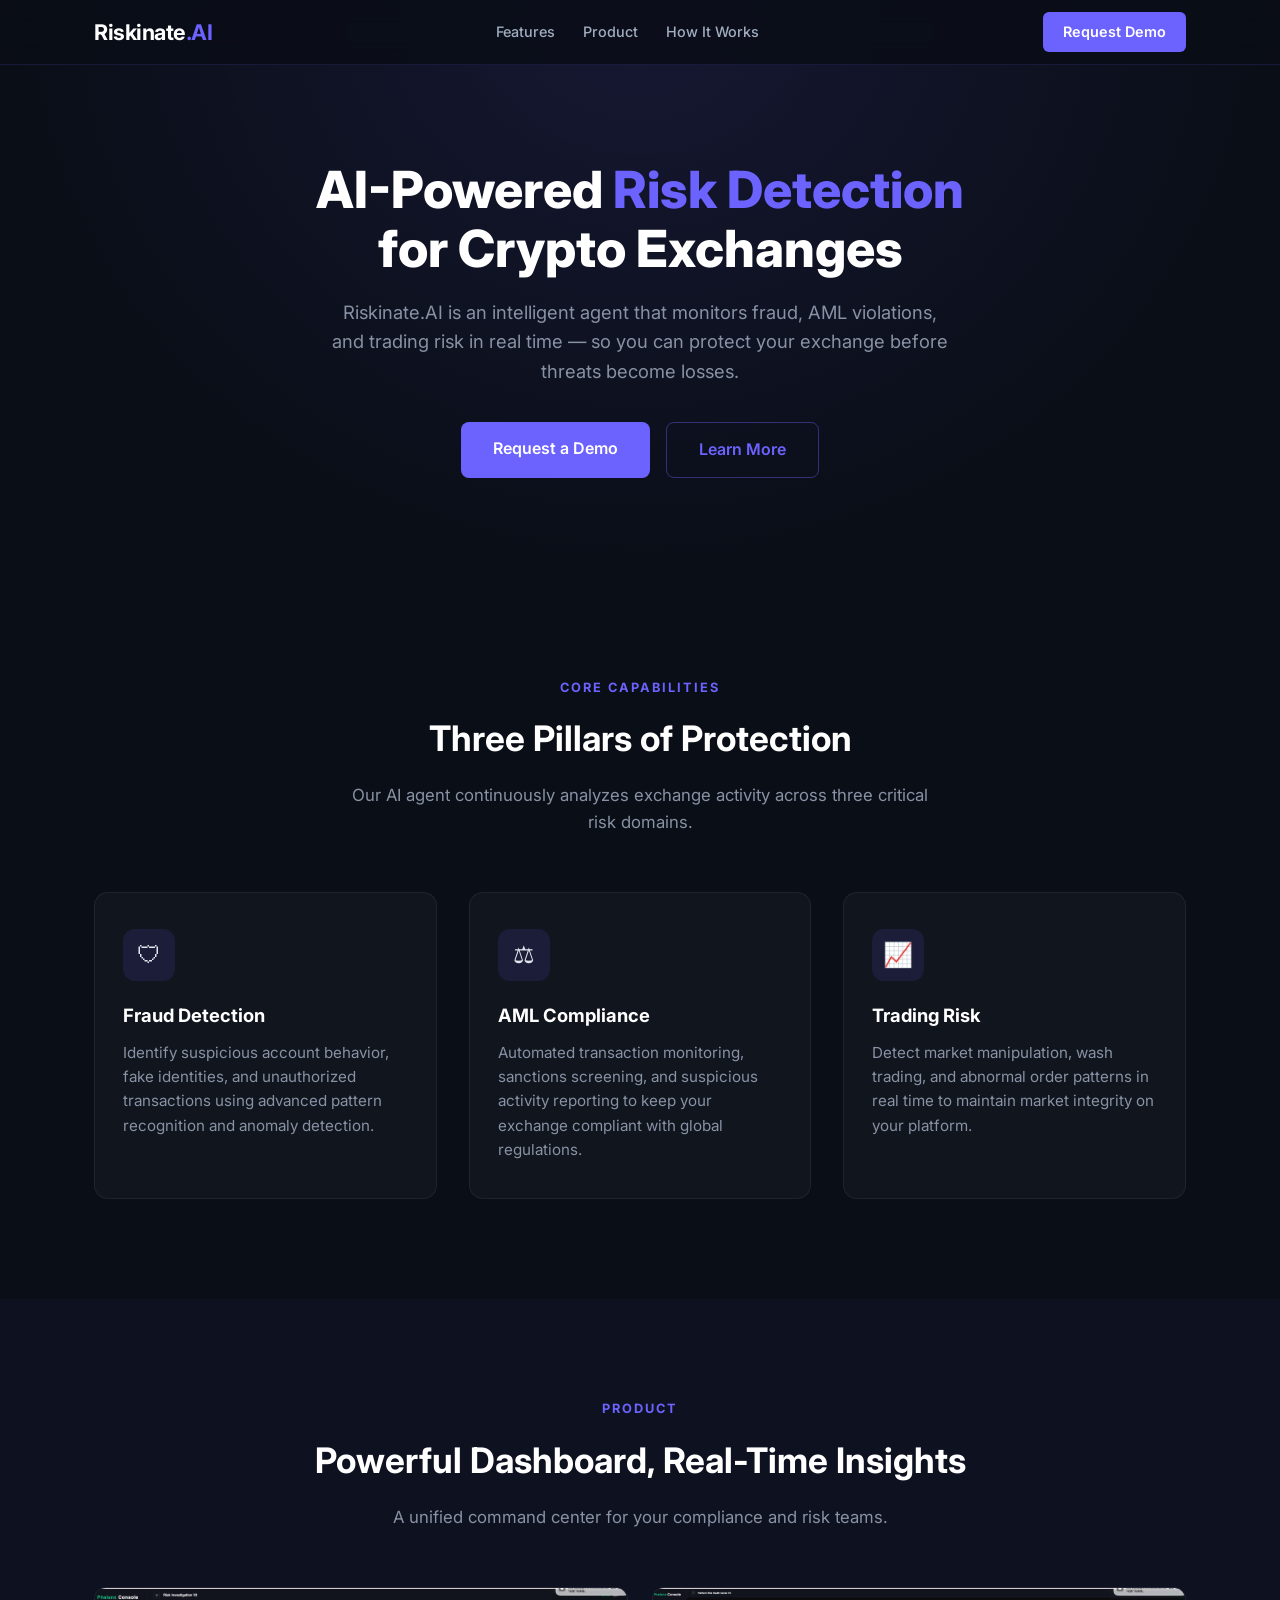
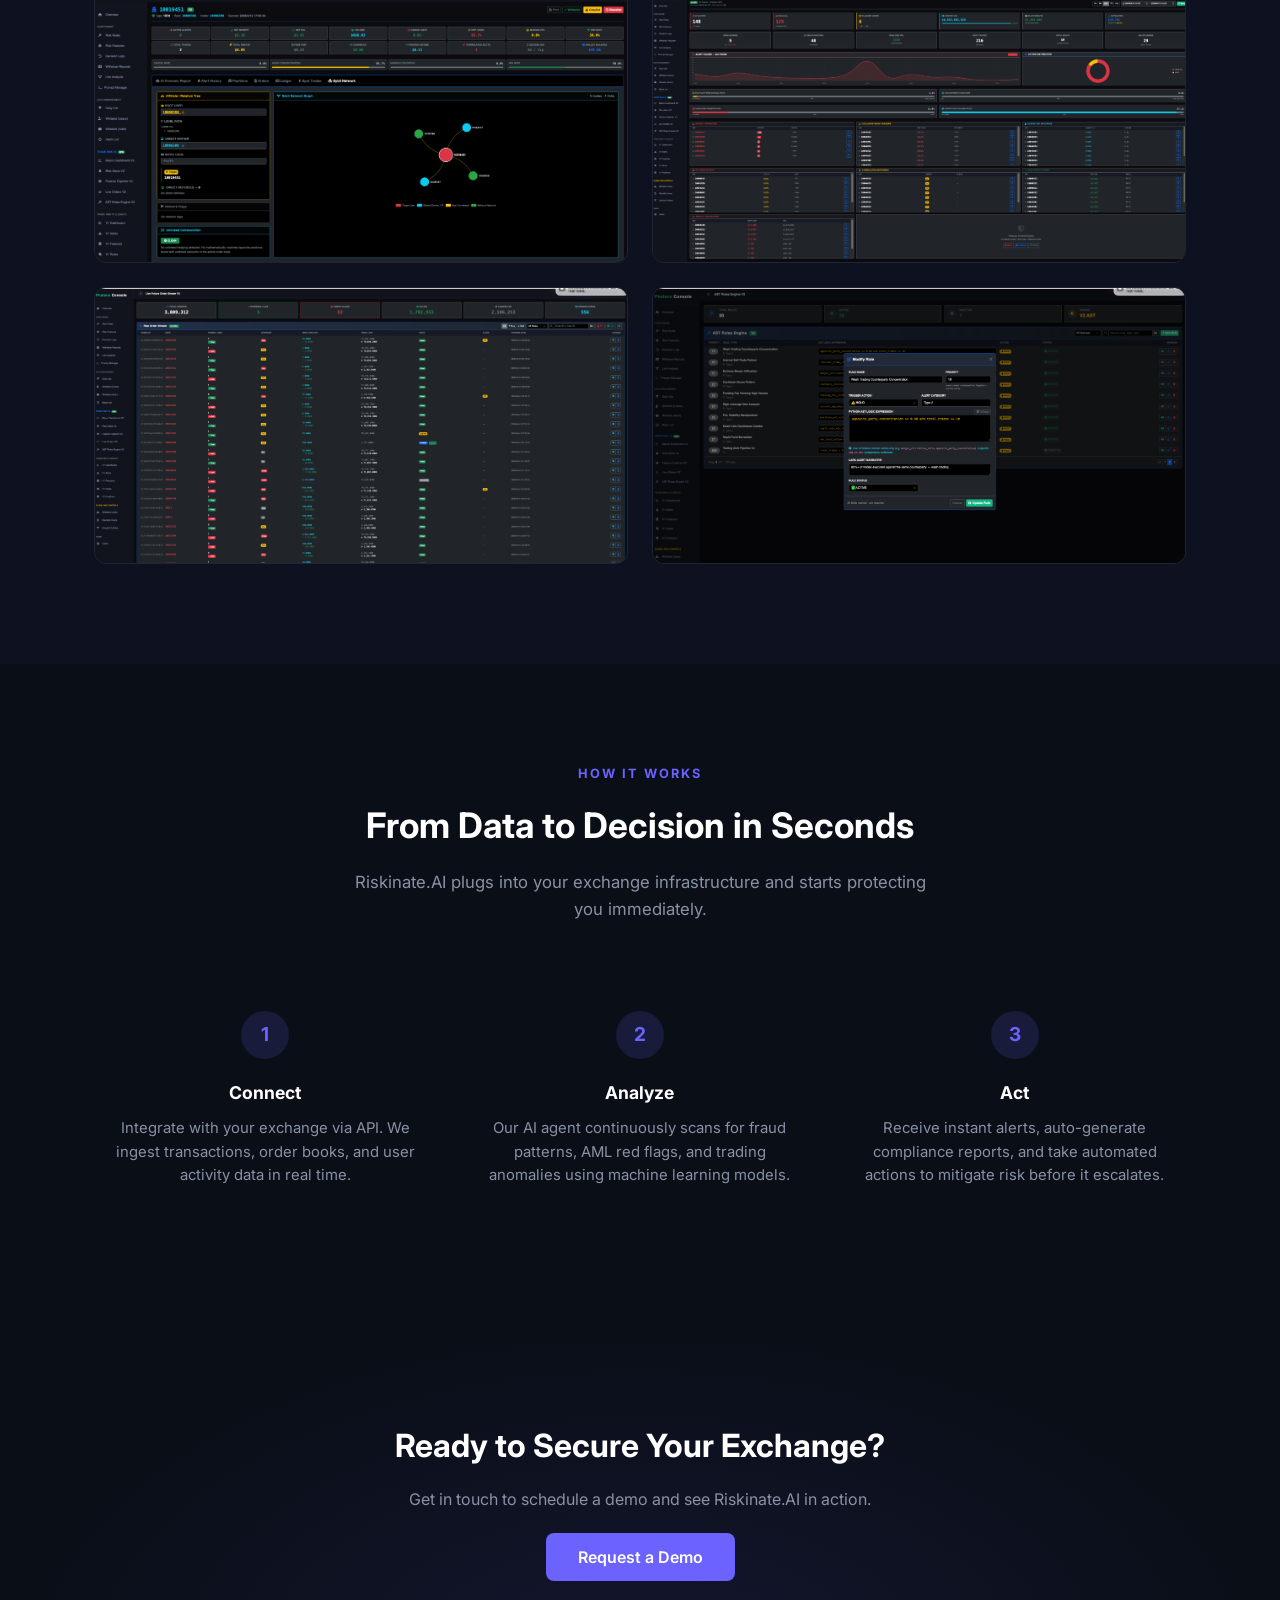
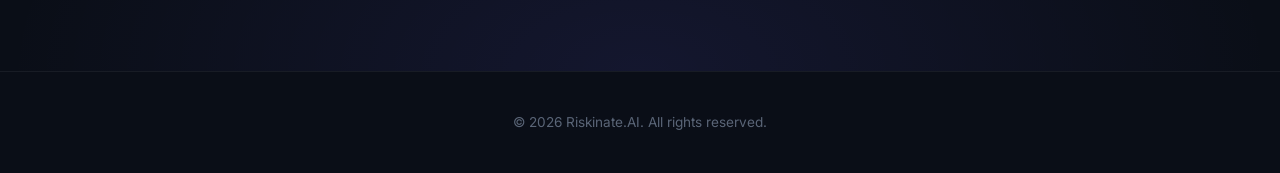
==== index.html @ f56422d1 "Change contact email to support@riskinate.ai Co-Authored-By: Claude Opus 4.6 (1M context) <noreply@a" ====
<!DOCTYPE html>
<html lang="en">
<head>
  <meta charset="UTF-8">
  <meta name="viewport" content="width=device-width, initial-scale=1.0">
  <title>Riskinate.AI - AI-Powered Risk Detection for Crypto Exchanges</title>
  <meta name="description" content="Riskinate.AI is an AI agent that detects fraud, AML violations, and trading risk for cryptocurrency exchanges in real time.">
  <link rel="preconnect" href="https://fonts.googleapis.com">
  <link rel="preconnect" href="https://fonts.gstatic.com" crossorigin>
  <link href="https://fonts.googleapis.com/css2?family=Inter:wght@400;500;600;700;800&display=swap" rel="stylesheet">
  <link rel="stylesheet" href="css/style.css">
</head>
<body>

<!-- Nav -->
<nav class="nav">
  <div class="container">
    <a href="#" class="nav-logo">Riskinate<span>.AI</span></a>
    <ul class="nav-links">
      <li><a href="#features">Features</a></li>
      <li><a href="#product">Product</a></li>
      <li><a href="#how-it-works">How It Works</a></li>
    </ul>
    <a href="mailto:support@riskinate.ai" class="nav-cta">Request Demo</a>
    <button class="nav-toggle" aria-label="Menu">&#9776;</button>
  </div>
</nav>

<!-- Hero -->
<section class="hero">
  <div class="container">
    <h1>AI-Powered <span>Risk Detection</span><br>for Crypto Exchanges</h1>
    <p>Riskinate.AI is an intelligent agent that monitors fraud, AML violations, and trading risk in real time &mdash; so you can protect your exchange before threats become losses.</p>
    <div class="hero-buttons">
      <a href="mailto:support@riskinate.ai" class="btn-primary">Request a Demo</a>
      <a href="#features" class="btn-secondary">Learn More</a>
    </div>
  </div>
</section>

<!-- Features -->
<section id="features">
  <div class="container">
    <p class="section-label">Core Capabilities</p>
    <h2 class="section-title">Three Pillars of Protection</h2>
    <p class="section-subtitle">Our AI agent continuously analyzes exchange activity across three critical risk domains.</p>
    <div class="features-grid">

      <div class="feature-card">
        <div class="feature-icon">&#128737;</div>
        <h3>Fraud Detection</h3>
        <p>Identify suspicious account behavior, fake identities, and unauthorized transactions using advanced pattern recognition and anomaly detection.</p>
      </div>

      <div class="feature-card">
        <div class="feature-icon">&#9878;</div>
        <h3>AML Compliance</h3>
        <p>Automated transaction monitoring, sanctions screening, and suspicious activity reporting to keep your exchange compliant with global regulations.</p>
      </div>

      <div class="feature-card">
        <div class="feature-icon">&#128200;</div>
        <h3>Trading Risk</h3>
        <p>Detect market manipulation, wash trading, and abnormal order patterns in real time to maintain market integrity on your platform.</p>
      </div>

    </div>
  </div>
</section>

<!-- Product Screenshots -->
<section id="product" class="screenshots">
  <div class="container">
    <p class="section-label">Product</p>
    <h2 class="section-title">Powerful Dashboard, Real-Time Insights</h2>
    <p class="section-subtitle">A unified command center for your compliance and risk teams.</p>
    <div class="screenshot-grid">
      <img src="product/%E6%88%AA%E5%B1%8F2026-04-13%2018.02.11.png" alt="Riskinate.AI Dashboard Overview" loading="lazy">
      <img src="product/%E6%88%AA%E5%B1%8F2026-04-13%2018.03.17.png" alt="Transaction Monitoring" loading="lazy">
      <img src="product/%E6%88%AA%E5%B1%8F2026-04-13%2018.04.14.png" alt="Risk Analytics" loading="lazy">
      <img src="product/%E6%88%AA%E5%B1%8F2026-04-13%2018.05.14.png" alt="Alert Management" loading="lazy">
    </div>
  </div>
</section>

<!-- How It Works -->
<section id="how-it-works">
  <div class="container">
    <p class="section-label">How It Works</p>
    <h2 class="section-title">From Data to Decision in Seconds</h2>
    <p class="section-subtitle">Riskinate.AI plugs into your exchange infrastructure and starts protecting you immediately.</p>
    <div class="steps-grid">

      <div class="step-card">
        <div class="step-number">1</div>
        <h3>Connect</h3>
        <p>Integrate with your exchange via API. We ingest transactions, order books, and user activity data in real time.</p>
      </div>

      <div class="step-card">
        <div class="step-number">2</div>
        <h3>Analyze</h3>
        <p>Our AI agent continuously scans for fraud patterns, AML red flags, and trading anomalies using machine learning models.</p>
      </div>

      <div class="step-card">
        <div class="step-number">3</div>
        <h3>Act</h3>
        <p>Receive instant alerts, auto-generate compliance reports, and take automated actions to mitigate risk before it escalates.</p>
      </div>

    </div>
  </div>
</section>

<!-- CTA -->
<section class="cta-section">
  <div class="container">
    <h2>Ready to Secure Your Exchange?</h2>
    <p>Get in touch to schedule a demo and see Riskinate.AI in action.</p>
    <a href="mailto:support@riskinate.ai" class="btn-primary">Request a Demo</a>
  </div>
</section>

<!-- Footer -->
<footer class="footer">
  <div class="container">
    <p>&copy; 2026 Riskinate.AI. All rights reserved.</p>
  </div>
</footer>

</body>
</html>
---- css/style.css ----
/* === Reset & Base === */
*, *::before, *::after { box-sizing: border-box; margin: 0; padding: 0; }

html { scroll-behavior: smooth; }

body {
  font-family: 'Inter', -apple-system, BlinkMacSystemFont, 'Segoe UI', Roboto, sans-serif;
  background: #0a0e17;
  color: #e0e6ed;
  line-height: 1.6;
}

a { color: #6c63ff; text-decoration: none; transition: color .2s; }
a:hover { color: #8b83ff; }

img { max-width: 100%; display: block; }

.container { max-width: 1140px; margin: 0 auto; padding: 0 24px; }

/* === Nav === */
.nav {
  position: fixed; top: 0; left: 0; right: 0;
  background: rgba(10,14,23,.85);
  backdrop-filter: blur(12px);
  z-index: 100;
  border-bottom: 1px solid rgba(108,99,255,.15);
}
.nav .container {
  display: flex; align-items: center; justify-content: space-between;
  height: 64px;
}
.nav-logo {
  font-size: 1.35rem; font-weight: 700; color: #fff;
  letter-spacing: -.5px;
}
.nav-logo span { color: #6c63ff; }
.nav-links { display: flex; gap: 28px; list-style: none; }
.nav-links a { color: #a0aec0; font-size: .9rem; font-weight: 500; }
.nav-links a:hover { color: #fff; }
.nav-cta {
  background: #6c63ff; color: #fff; padding: 8px 20px;
  border-radius: 6px; font-size: .9rem; font-weight: 600;
  transition: background .2s;
}
.nav-cta:hover { background: #5a52e0; color: #fff; }

/* hamburger (mobile) */
.nav-toggle { display: none; background: none; border: none; color: #fff; font-size: 1.5rem; cursor: pointer; }

/* === Hero === */
.hero {
  padding: 160px 0 100px;
  text-align: center;
  background: radial-gradient(ellipse at 50% 0%, rgba(108,99,255,.12) 0%, transparent 70%);
}
.hero h1 {
  font-size: 3.2rem; font-weight: 800; color: #fff;
  line-height: 1.15; margin-bottom: 20px;
}
.hero h1 span { color: #6c63ff; }
.hero p {
  font-size: 1.15rem; color: #8892a4; max-width: 620px;
  margin: 0 auto 36px;
}
.hero-buttons { display: flex; gap: 16px; justify-content: center; flex-wrap: wrap; }
.btn-primary {
  background: #6c63ff; color: #fff; padding: 14px 32px;
  border-radius: 8px; font-size: 1rem; font-weight: 600;
  transition: background .2s; border: none; cursor: pointer;
}
.btn-primary:hover { background: #5a52e0; color: #fff; }
.btn-secondary {
  background: transparent; color: #6c63ff; padding: 14px 32px;
  border-radius: 8px; font-size: 1rem; font-weight: 600;
  border: 1px solid rgba(108,99,255,.4); cursor: pointer;
  transition: border-color .2s, color .2s;
}
.btn-secondary:hover { border-color: #6c63ff; color: #fff; }

/* === Section common === */
section { padding: 100px 0; }
.section-label {
  text-transform: uppercase; font-size: .8rem; font-weight: 700;
  color: #6c63ff; letter-spacing: 2px; margin-bottom: 12px;
  text-align: center;
}
.section-title {
  font-size: 2.2rem; font-weight: 700; color: #fff;
  text-align: center; margin-bottom: 16px;
}
.section-subtitle {
  font-size: 1.05rem; color: #8892a4; text-align: center;
  max-width: 600px; margin: 0 auto 56px;
}

/* === Features === */
.features-grid {
  display: grid; grid-template-columns: repeat(3, 1fr);
  gap: 32px;
}
.feature-card {
  background: rgba(255,255,255,.03);
  border: 1px solid rgba(255,255,255,.06);
  border-radius: 14px; padding: 36px 28px;
  transition: border-color .3s, transform .3s;
}
.feature-card:hover {
  border-color: rgba(108,99,255,.35);
  transform: translateY(-4px);
}
.feature-icon {
  width: 52px; height: 52px; border-radius: 12px;
  display: flex; align-items: center; justify-content: center;
  font-size: 1.5rem; margin-bottom: 20px;
  background: rgba(108,99,255,.12);
}
.feature-card h3 { font-size: 1.15rem; color: #fff; margin-bottom: 10px; }
.feature-card p { font-size: .95rem; color: #8892a4; }

/* === Screenshots === */
.screenshots { background: rgba(108,99,255,.04); }
.screenshot-grid {
  display: grid; grid-template-columns: repeat(2, 1fr);
  gap: 24px;
}
.screenshot-grid img {
  border-radius: 12px;
  border: 1px solid rgba(255,255,255,.08);
  transition: transform .3s;
}
.screenshot-grid img:hover { transform: scale(1.02); }

/* === How it works === */
.steps-grid {
  display: grid; grid-template-columns: repeat(3, 1fr);
  gap: 32px; counter-reset: step;
}
.step-card {
  text-align: center; padding: 32px 20px;
}
.step-number {
  width: 48px; height: 48px; border-radius: 50%;
  background: rgba(108,99,255,.15); color: #6c63ff;
  display: inline-flex; align-items: center; justify-content: center;
  font-size: 1.2rem; font-weight: 700; margin-bottom: 20px;
}
.step-card h3 { font-size: 1.1rem; color: #fff; margin-bottom: 10px; }
.step-card p { font-size: .93rem; color: #8892a4; }

/* === Team === */
.team-grid {
  display: grid; grid-template-columns: repeat(2, 1fr);
  gap: 32px; max-width: 700px; margin: 0 auto;
}
.team-card {
  background: rgba(255,255,255,.03);
  border: 1px solid rgba(255,255,255,.06);
  border-radius: 14px; padding: 36px; text-align: center;
}
.team-avatar {
  width: 80px; height: 80px; border-radius: 50%;
  background: rgba(108,99,255,.18); color: #6c63ff;
  display: inline-flex; align-items: center; justify-content: center;
  font-size: 1.8rem; font-weight: 700; margin-bottom: 16px;
}
.team-card h3 { font-size: 1.1rem; color: #fff; margin-bottom: 4px; }
.team-card .role { font-size: .9rem; color: #6c63ff; margin-bottom: 12px; }
.team-card p { font-size: .9rem; color: #8892a4; }

/* === CTA === */
.cta-section {
  text-align: center;
  background: radial-gradient(ellipse at 50% 100%, rgba(108,99,255,.1) 0%, transparent 70%);
}
.cta-section h2 { font-size: 2rem; color: #fff; margin-bottom: 16px; }
.cta-section p { color: #8892a4; margin-bottom: 32px; max-width: 500px; margin-left: auto; margin-right: auto; }

/* === Footer === */
.footer {
  padding: 40px 0;
  border-top: 1px solid rgba(255,255,255,.06);
  text-align: center; font-size: .85rem; color: #5a6577;
}

/* === Responsive === */
@media (max-width: 768px) {
  .hero h1 { font-size: 2.2rem; }
  .features-grid, .steps-grid { grid-template-columns: 1fr; }
  .screenshot-grid { grid-template-columns: 1fr; }
  .team-grid { grid-template-columns: 1fr; }
  .nav-links { display: none; }
  .nav-toggle { display: block; }
}
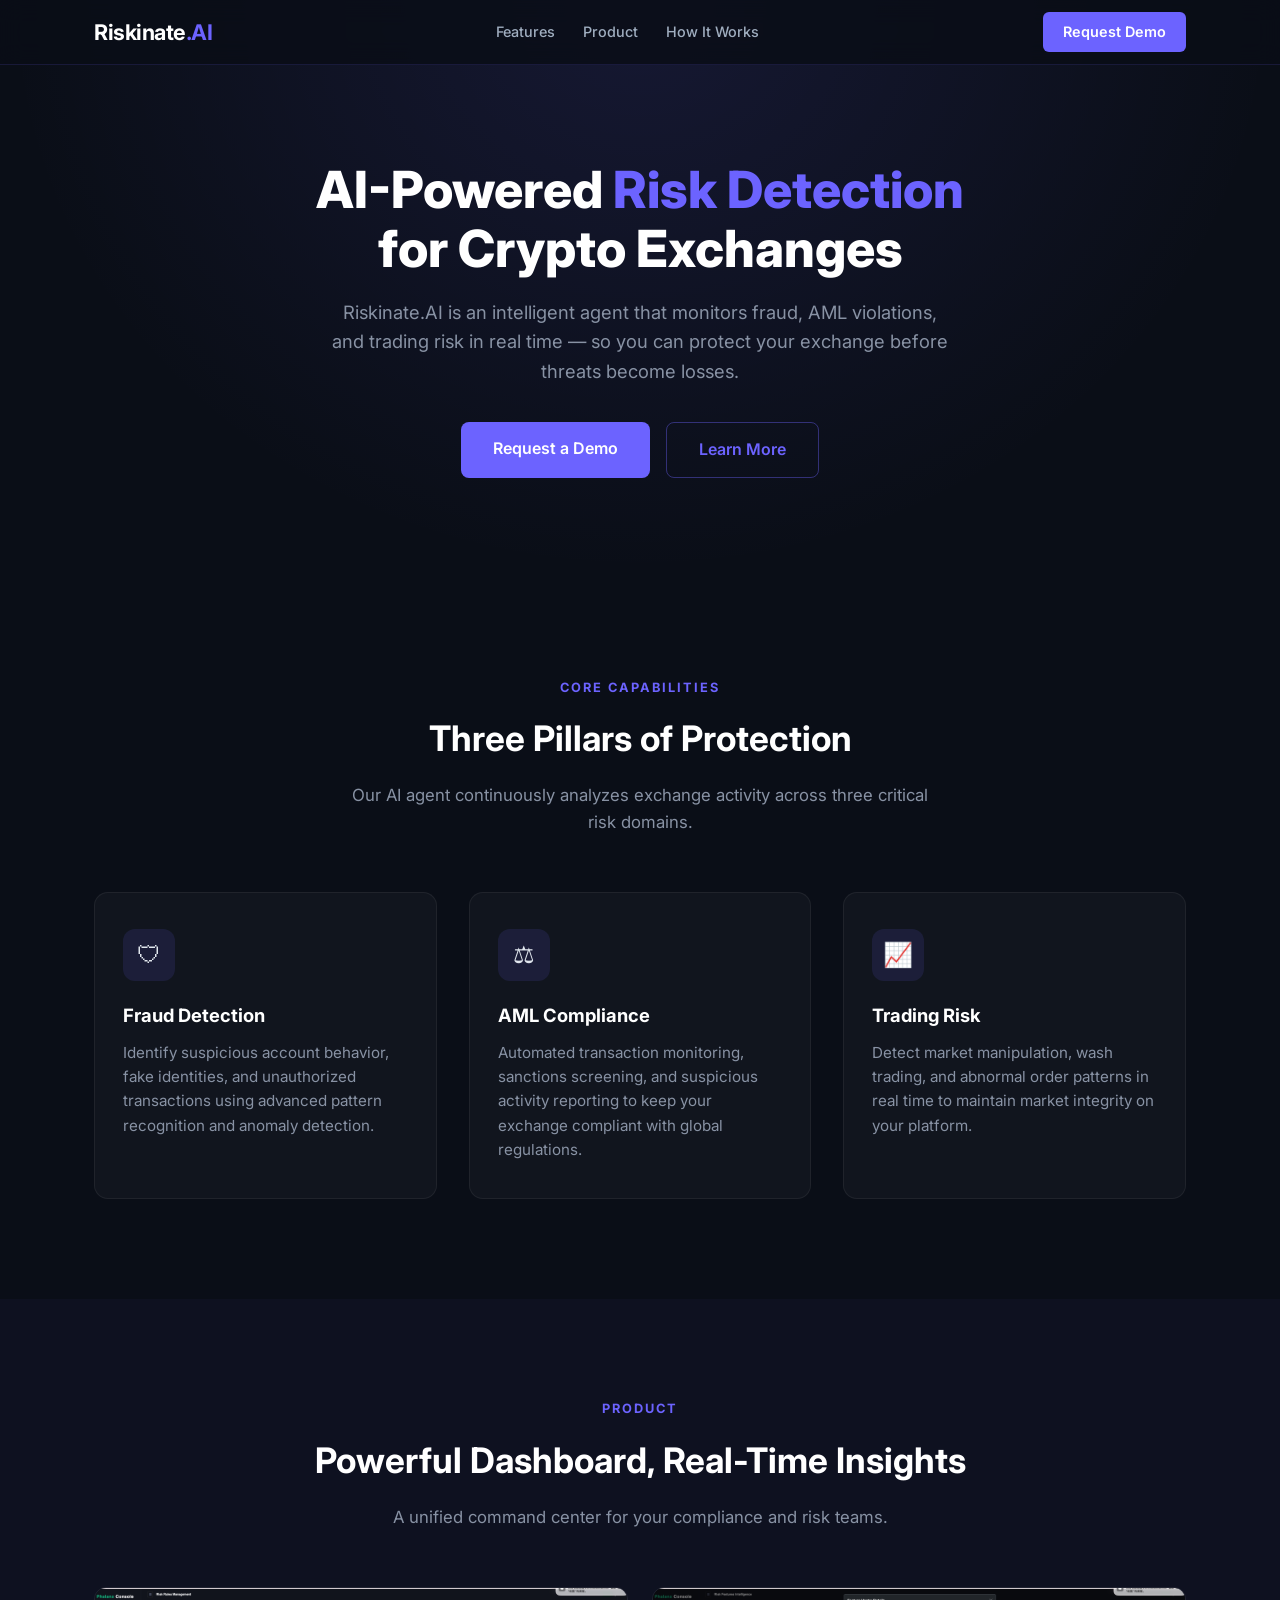
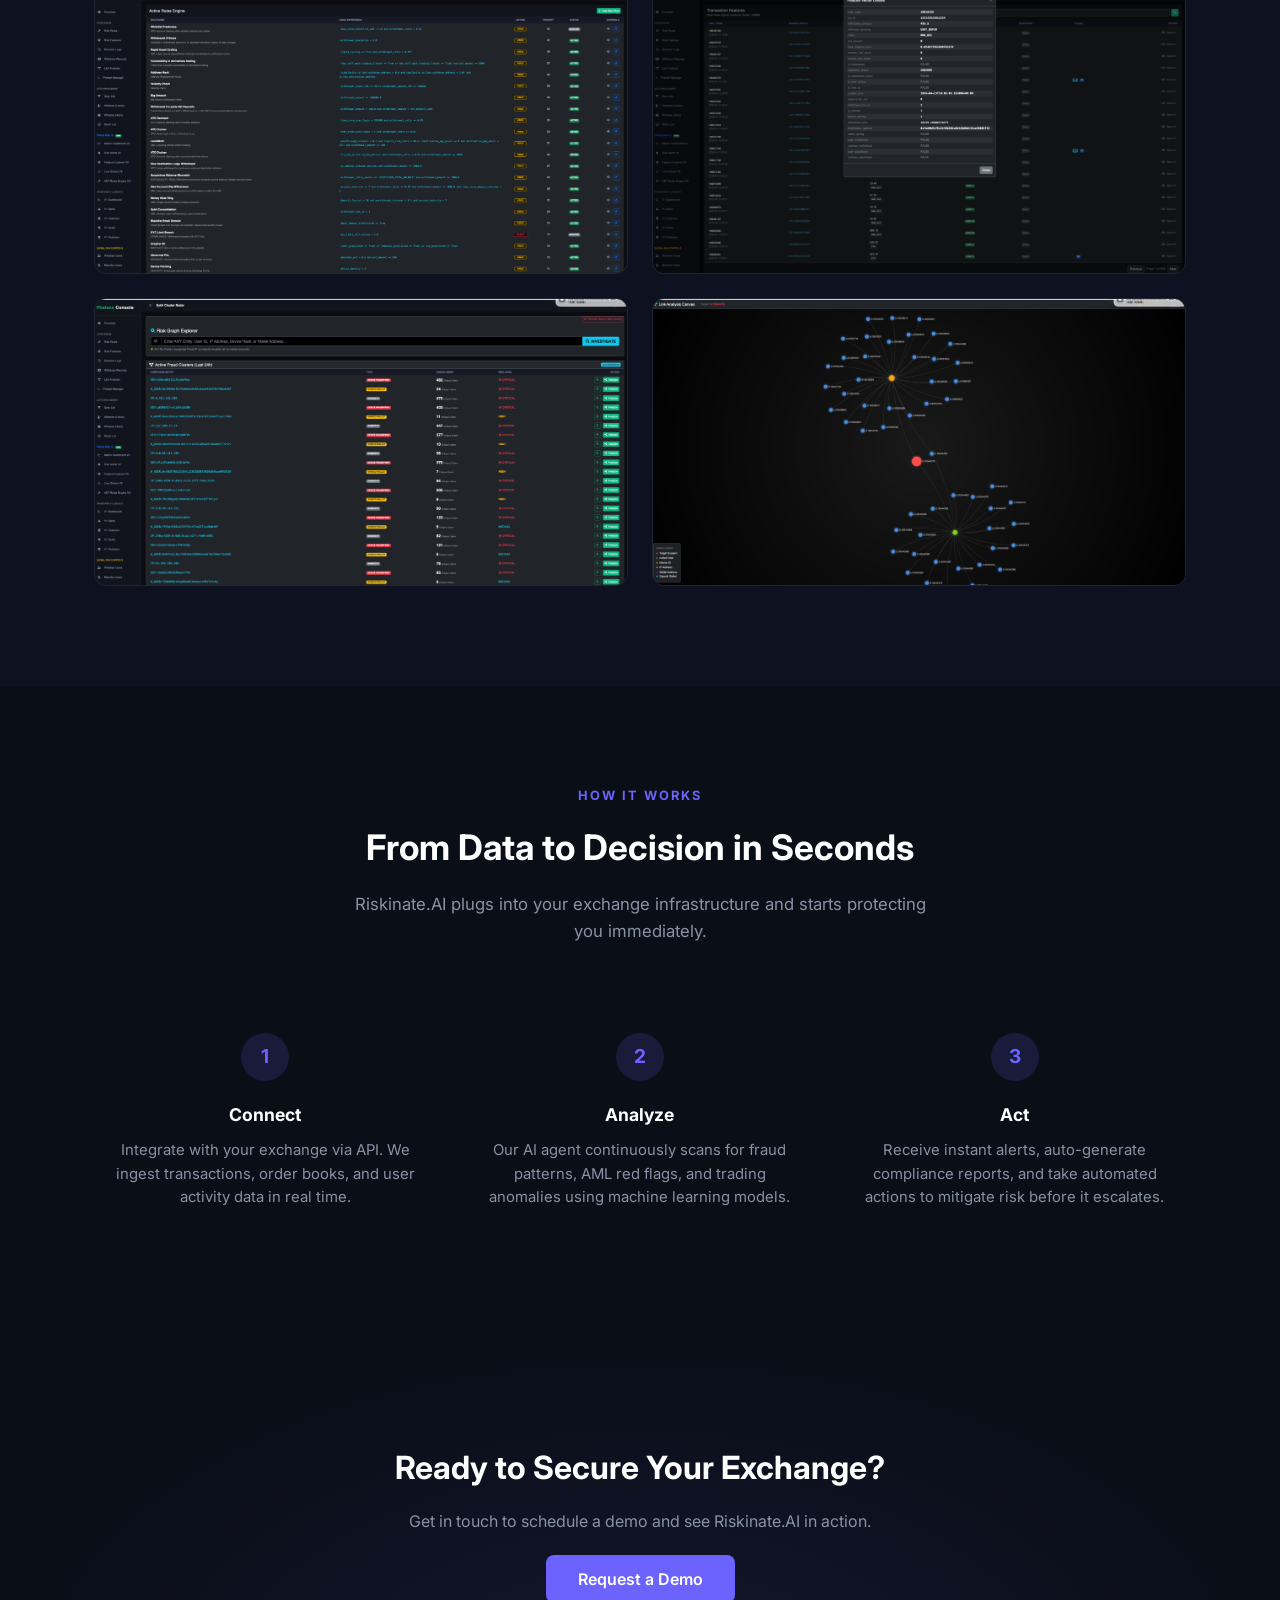
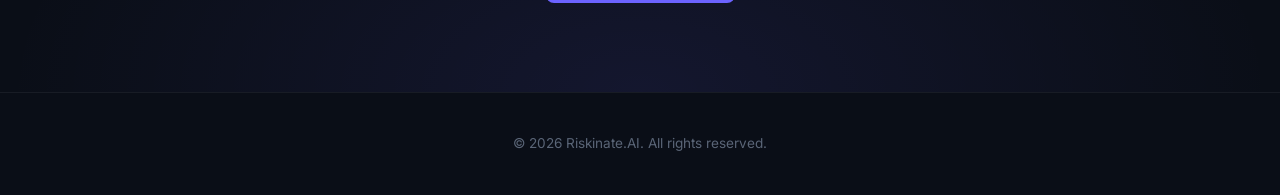
==== commit aee4a872: "Update product screenshots to detailed analytics views Replaced dashboard overview screenshots with " ====
--- a/index.html
+++ b/index.html
@@ -75,10 +75,10 @@
     <h2 class="section-title">Powerful Dashboard, Real-Time Insights</h2>
     <p class="section-subtitle">A unified command center for your compliance and risk teams.</p>
     <div class="screenshot-grid">
-      <img src="product/%E6%88%AA%E5%B1%8F2026-04-13%2018.02.11.png" alt="Riskinate.AI Dashboard Overview" loading="lazy">
-      <img src="product/%E6%88%AA%E5%B1%8F2026-04-13%2018.03.17.png" alt="Transaction Monitoring" loading="lazy">
-      <img src="product/%E6%88%AA%E5%B1%8F2026-04-13%2018.04.14.png" alt="Risk Analytics" loading="lazy">
-      <img src="product/%E6%88%AA%E5%B1%8F2026-04-13%2018.05.14.png" alt="Alert Management" loading="lazy">
+      <img src="product/%E6%88%AA%E5%B1%8F2026-04-13%2018.06.14.png" alt="Risk Analytics" loading="lazy">
+      <img src="product/%E6%88%AA%E5%B1%8F2026-04-13%2018.06.51.png" alt="Transaction Monitoring" loading="lazy">
+      <img src="product/%E6%88%AA%E5%B1%8F2026-04-13%2018.07.59.png" alt="Alert Management" loading="lazy">
+      <img src="product/%E6%88%AA%E5%B1%8F2026-04-13%2018.08.13.png" alt="Compliance Reports" loading="lazy">
     </div>
   </div>
 </section>
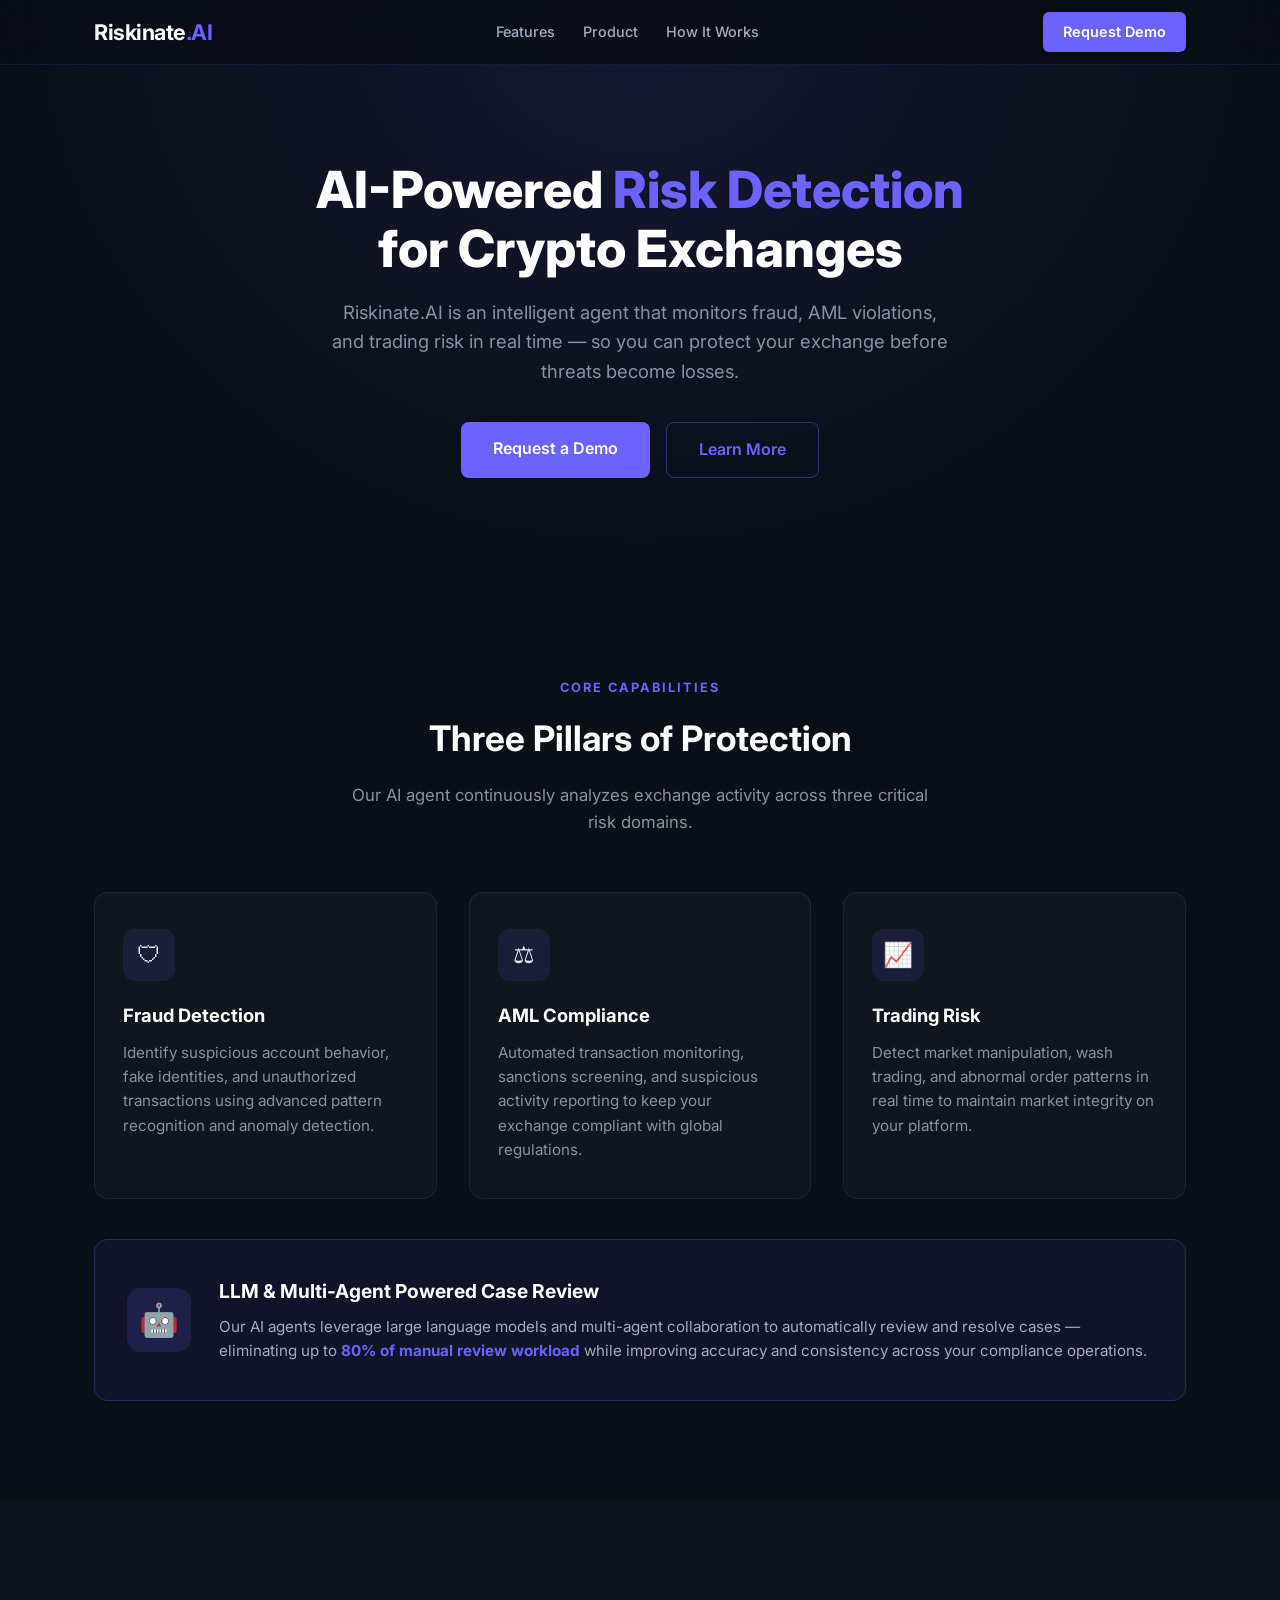
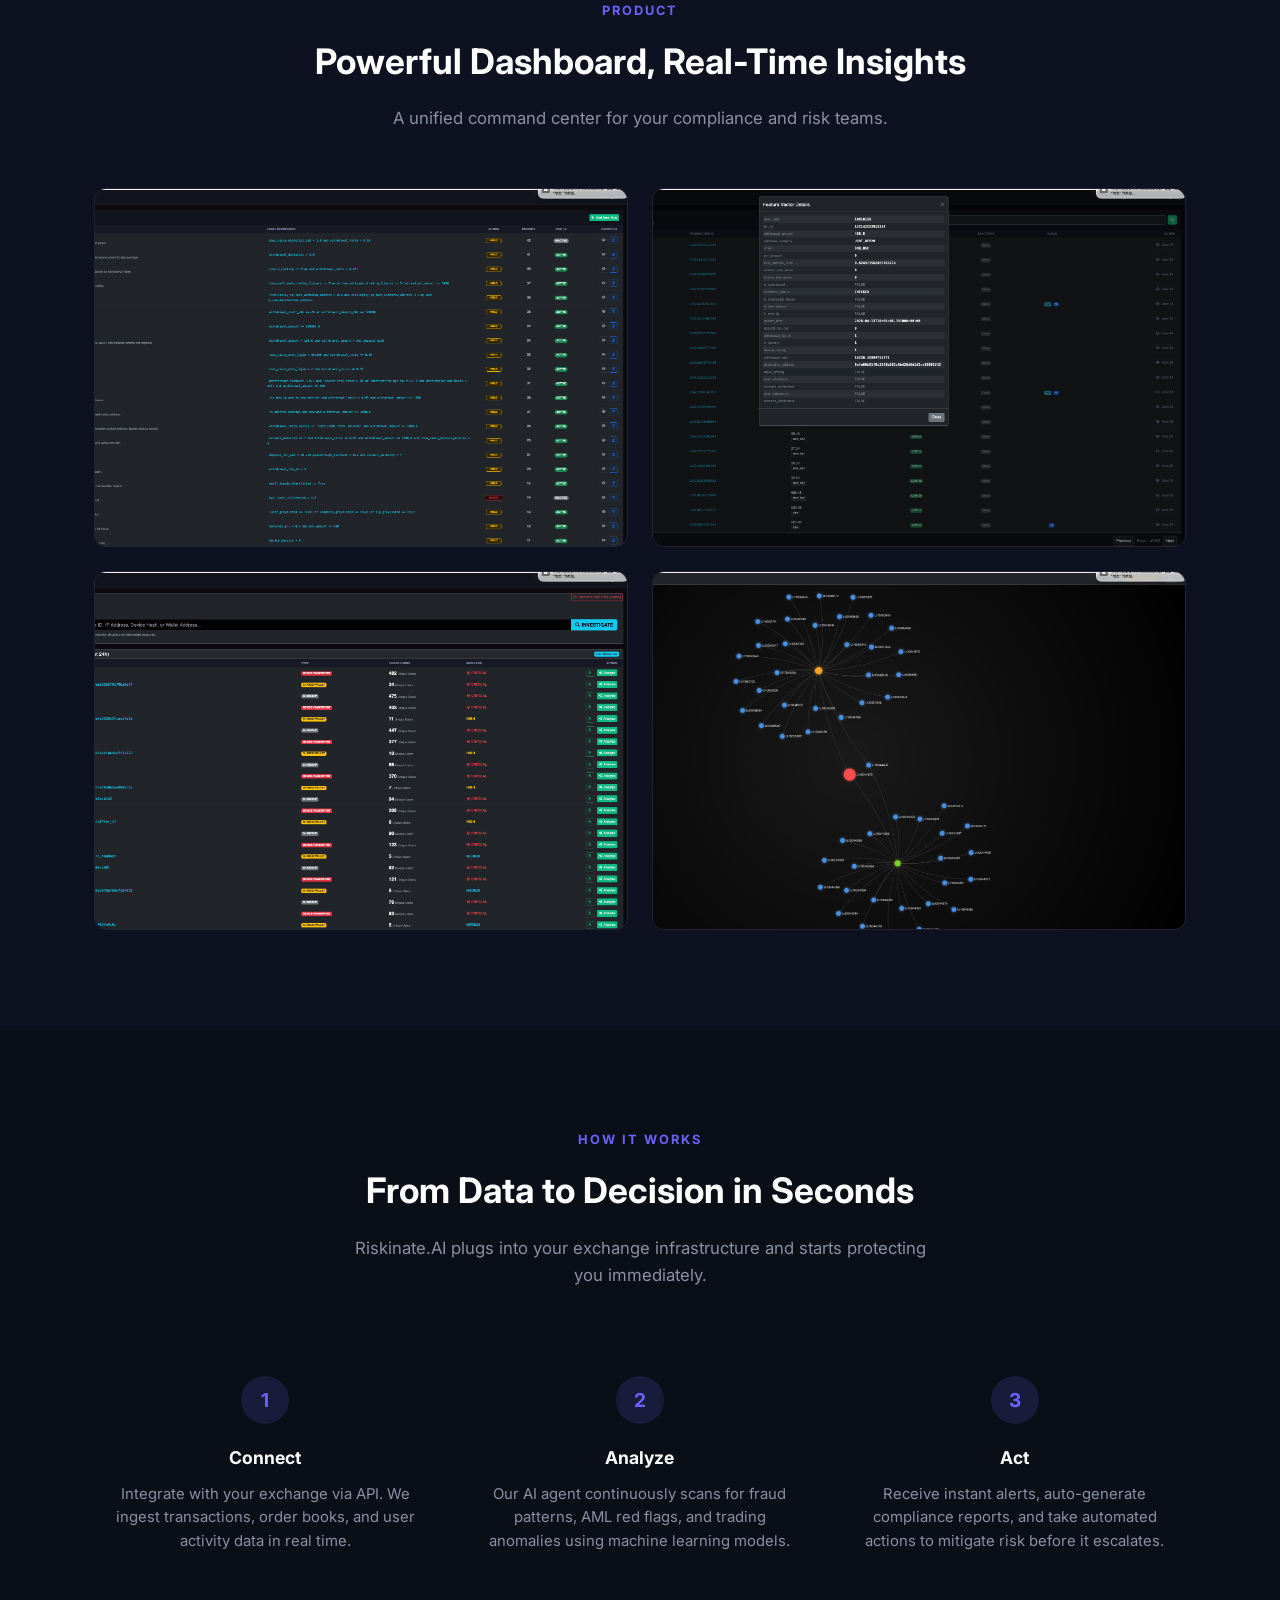
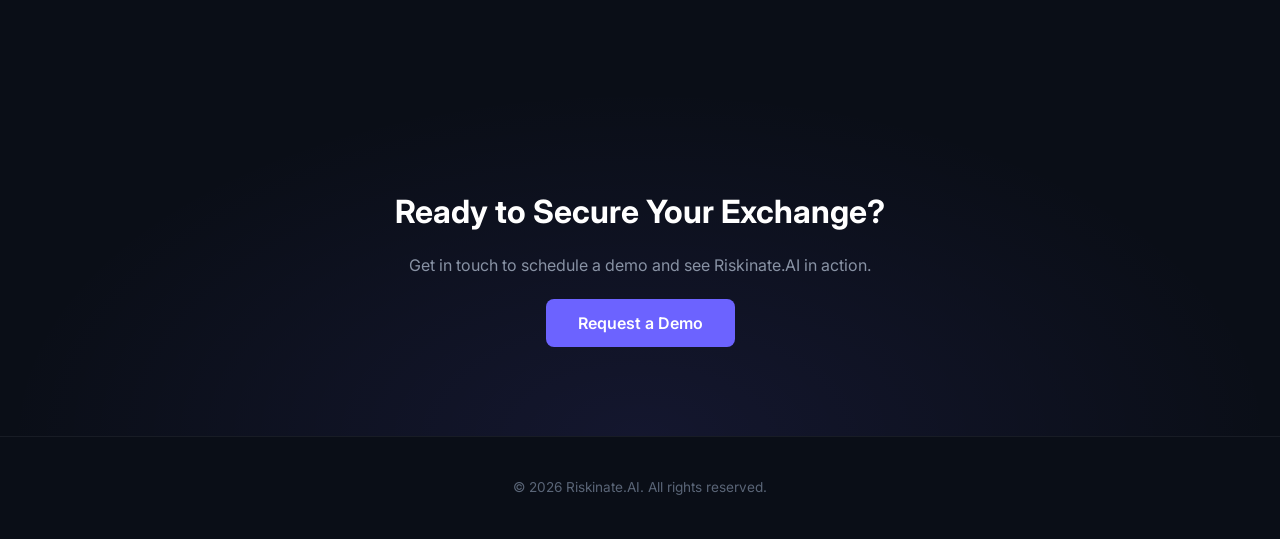
==== commit ec3954a9: "Crop product screenshots and add LLM multi-agent feature highlight - Cropped left 1/5 of product scr" ====
--- a/index.html
+++ b/index.html
@@ -65,6 +65,15 @@
       </div>
 
     </div>
+
+    <!-- Highlight -->
+    <div class="highlight-card">
+      <div class="highlight-icon">&#129302;</div>
+      <div class="highlight-content">
+        <h3>LLM &amp; Multi-Agent Powered Case Review</h3>
+        <p>Our AI agents leverage large language models and multi-agent collaboration to automatically review and resolve cases &mdash; eliminating up to <strong>80% of manual review workload</strong> while improving accuracy and consistency across your compliance operations.</p>
+      </div>
+    </div>
   </div>
 </section>
 
@@ -75,10 +84,10 @@
     <h2 class="section-title">Powerful Dashboard, Real-Time Insights</h2>
     <p class="section-subtitle">A unified command center for your compliance and risk teams.</p>
     <div class="screenshot-grid">
-      <img src="product/%E6%88%AA%E5%B1%8F2026-04-13%2018.06.14.png" alt="Risk Analytics" loading="lazy">
-      <img src="product/%E6%88%AA%E5%B1%8F2026-04-13%2018.06.51.png" alt="Transaction Monitoring" loading="lazy">
-      <img src="product/%E6%88%AA%E5%B1%8F2026-04-13%2018.07.59.png" alt="Alert Management" loading="lazy">
-      <img src="product/%E6%88%AA%E5%B1%8F2026-04-13%2018.08.13.png" alt="Compliance Reports" loading="lazy">
+      <img src="images/screenshot-1.png" alt="Risk Analytics" loading="lazy">
+      <img src="images/screenshot-2.png" alt="Transaction Monitoring" loading="lazy">
+      <img src="images/screenshot-3.png" alt="Alert Management" loading="lazy">
+      <img src="images/screenshot-4.png" alt="Compliance Reports" loading="lazy">
     </div>
   </div>
 </section>
--- a/css/style.css
+++ b/css/style.css
@@ -117,6 +117,24 @@
 .feature-card h3 { font-size: 1.15rem; color: #fff; margin-bottom: 10px; }
 .feature-card p { font-size: .95rem; color: #8892a4; }
 
+/* === Highlight === */
+.highlight-card {
+  display: flex; align-items: center; gap: 28px;
+  background: rgba(108,99,255,.08);
+  border: 1px solid rgba(108,99,255,.25);
+  border-radius: 14px; padding: 36px 32px;
+  margin-top: 40px;
+}
+.highlight-icon {
+  width: 64px; height: 64px; border-radius: 14px;
+  display: flex; align-items: center; justify-content: center;
+  font-size: 2rem; flex-shrink: 0;
+  background: rgba(108,99,255,.15);
+}
+.highlight-content h3 { font-size: 1.2rem; color: #fff; margin-bottom: 8px; }
+.highlight-content p { font-size: .95rem; color: #a0aec0; }
+.highlight-content strong { color: #6c63ff; }
+
 /* === Screenshots === */
 .screenshots { background: rgba(108,99,255,.04); }
 .screenshot-grid {
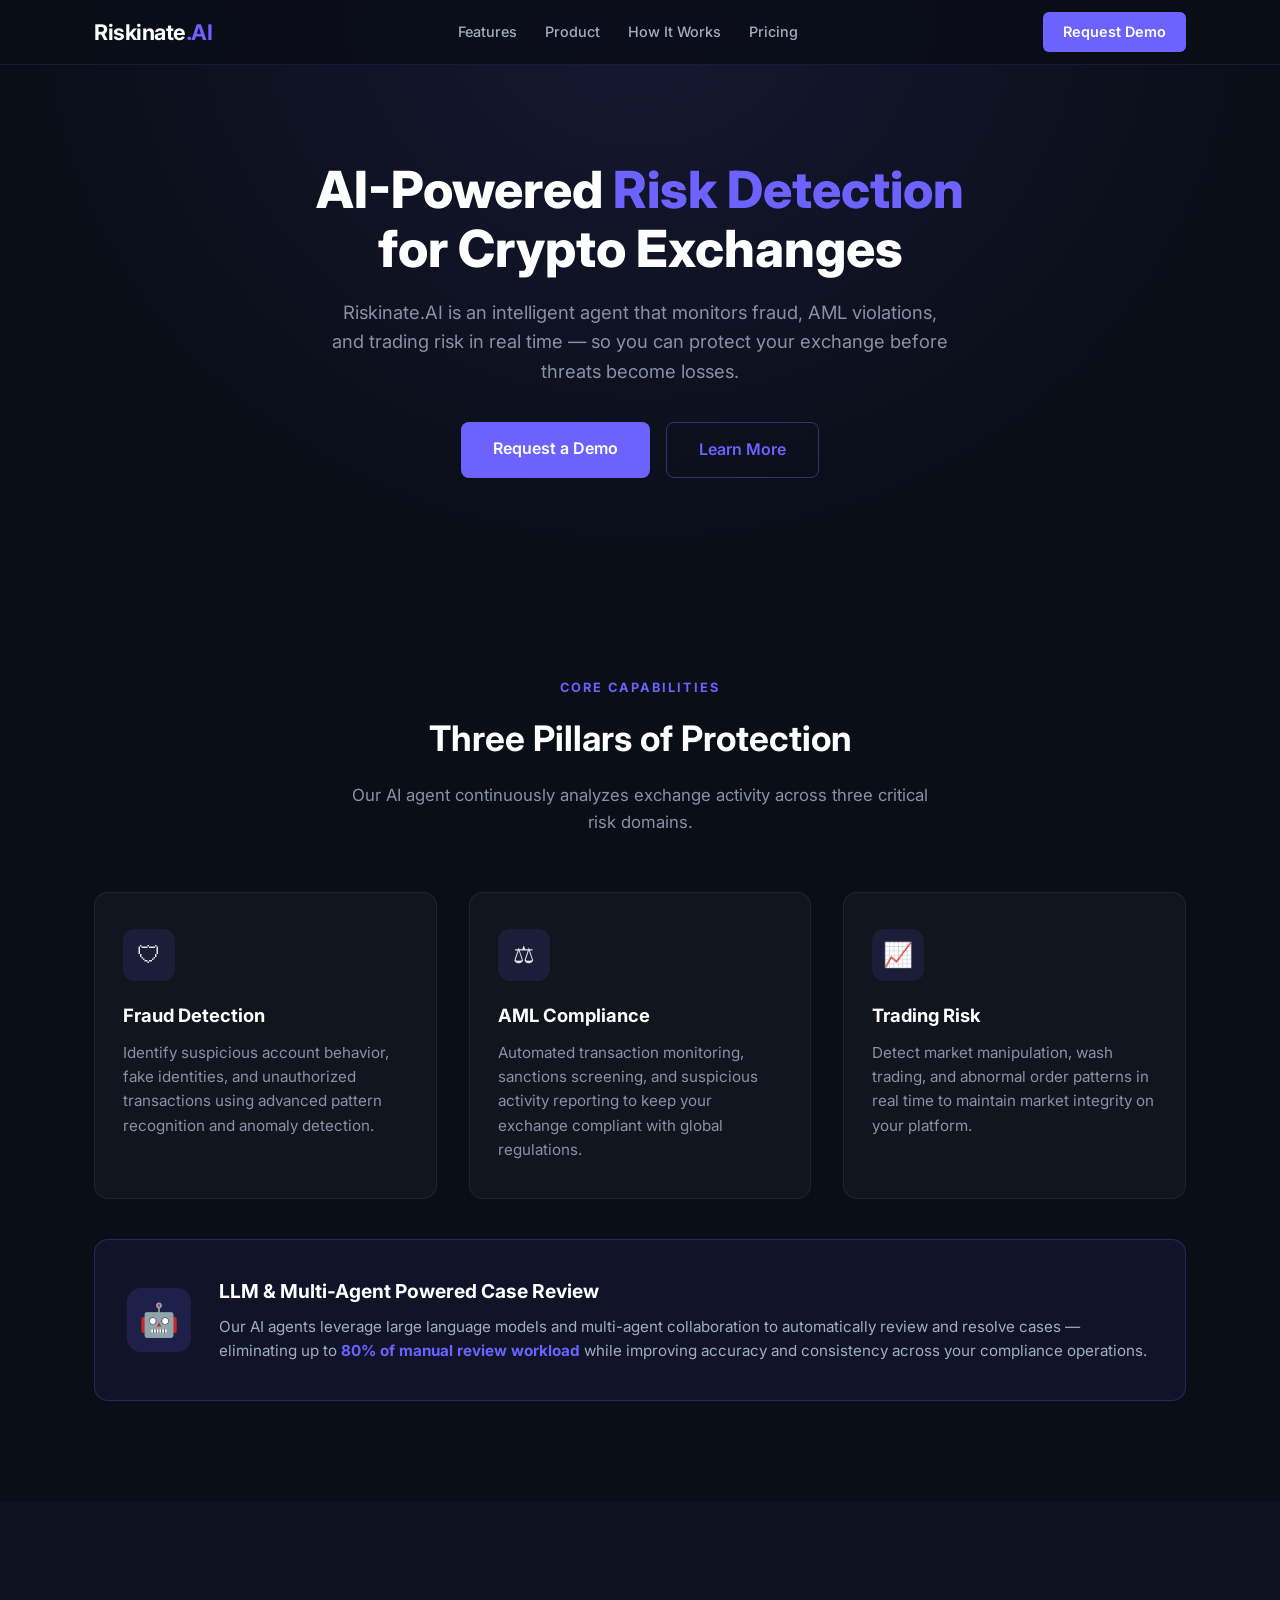
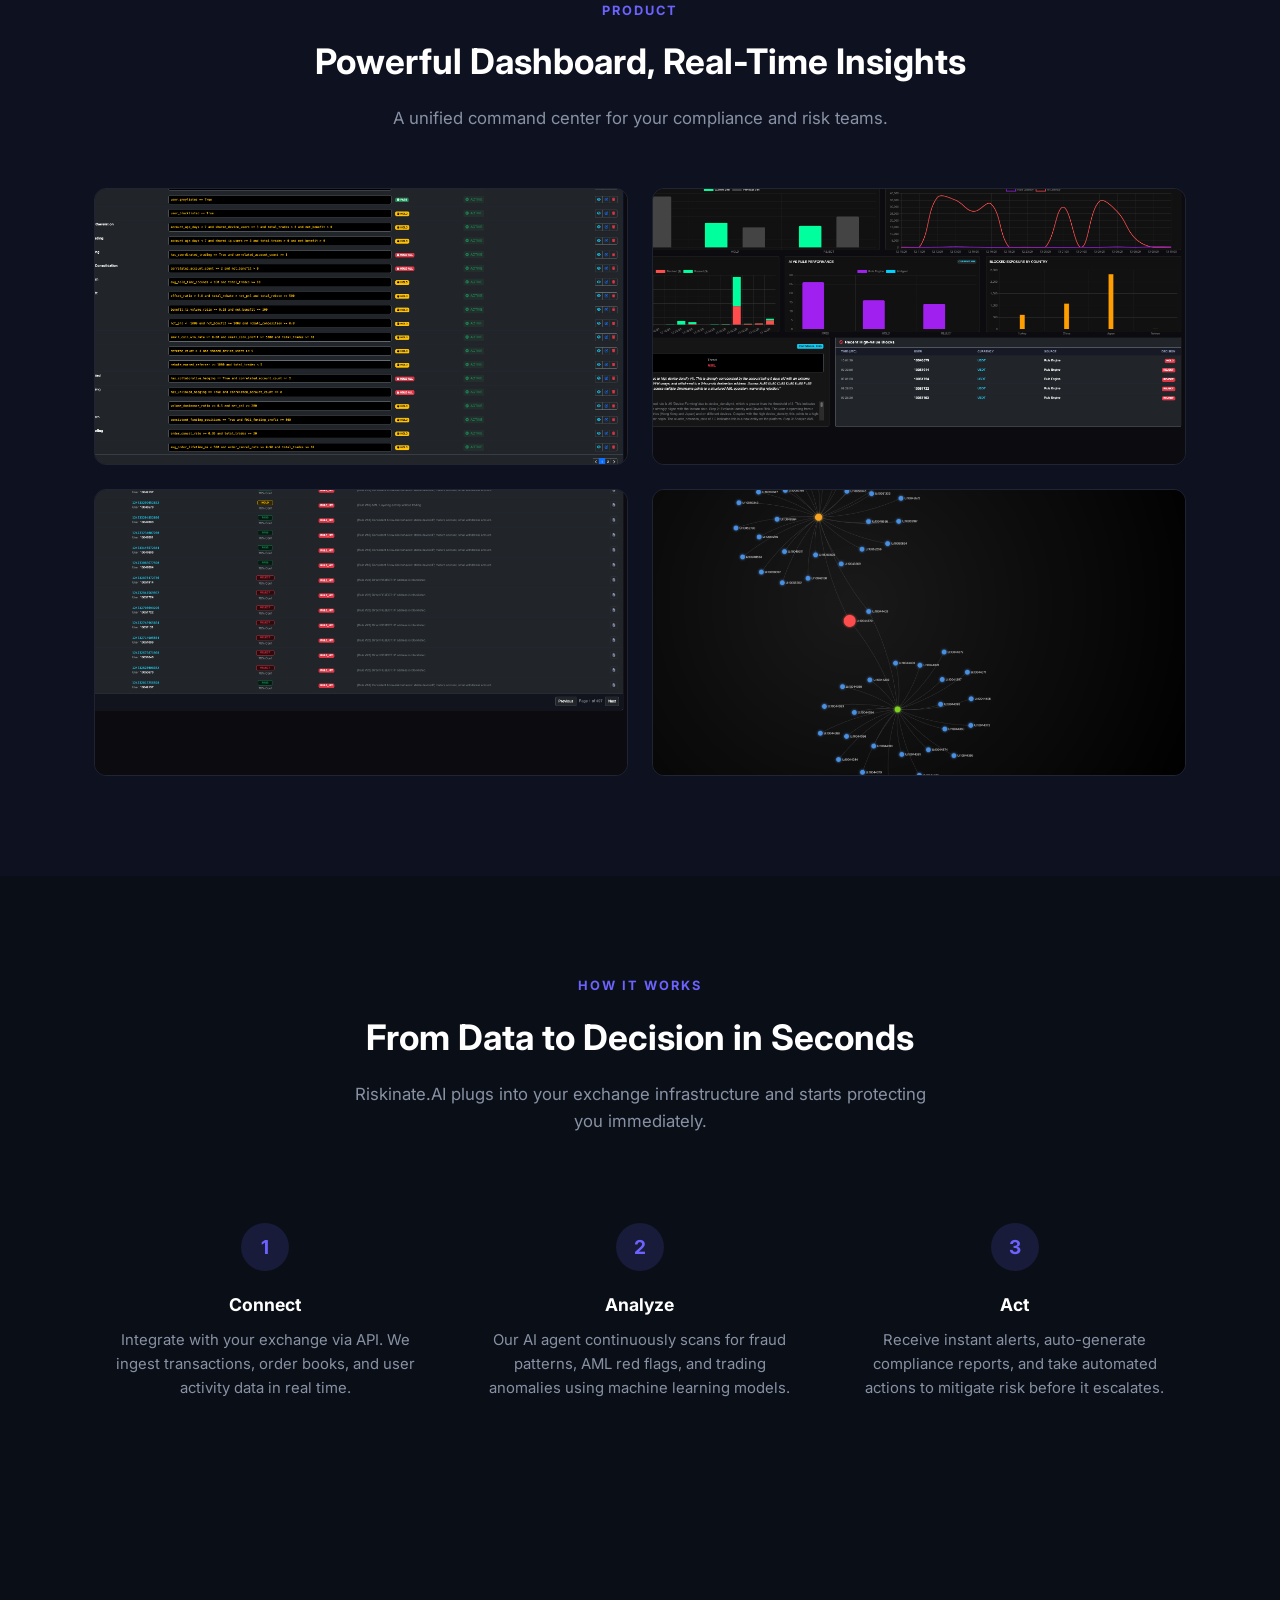
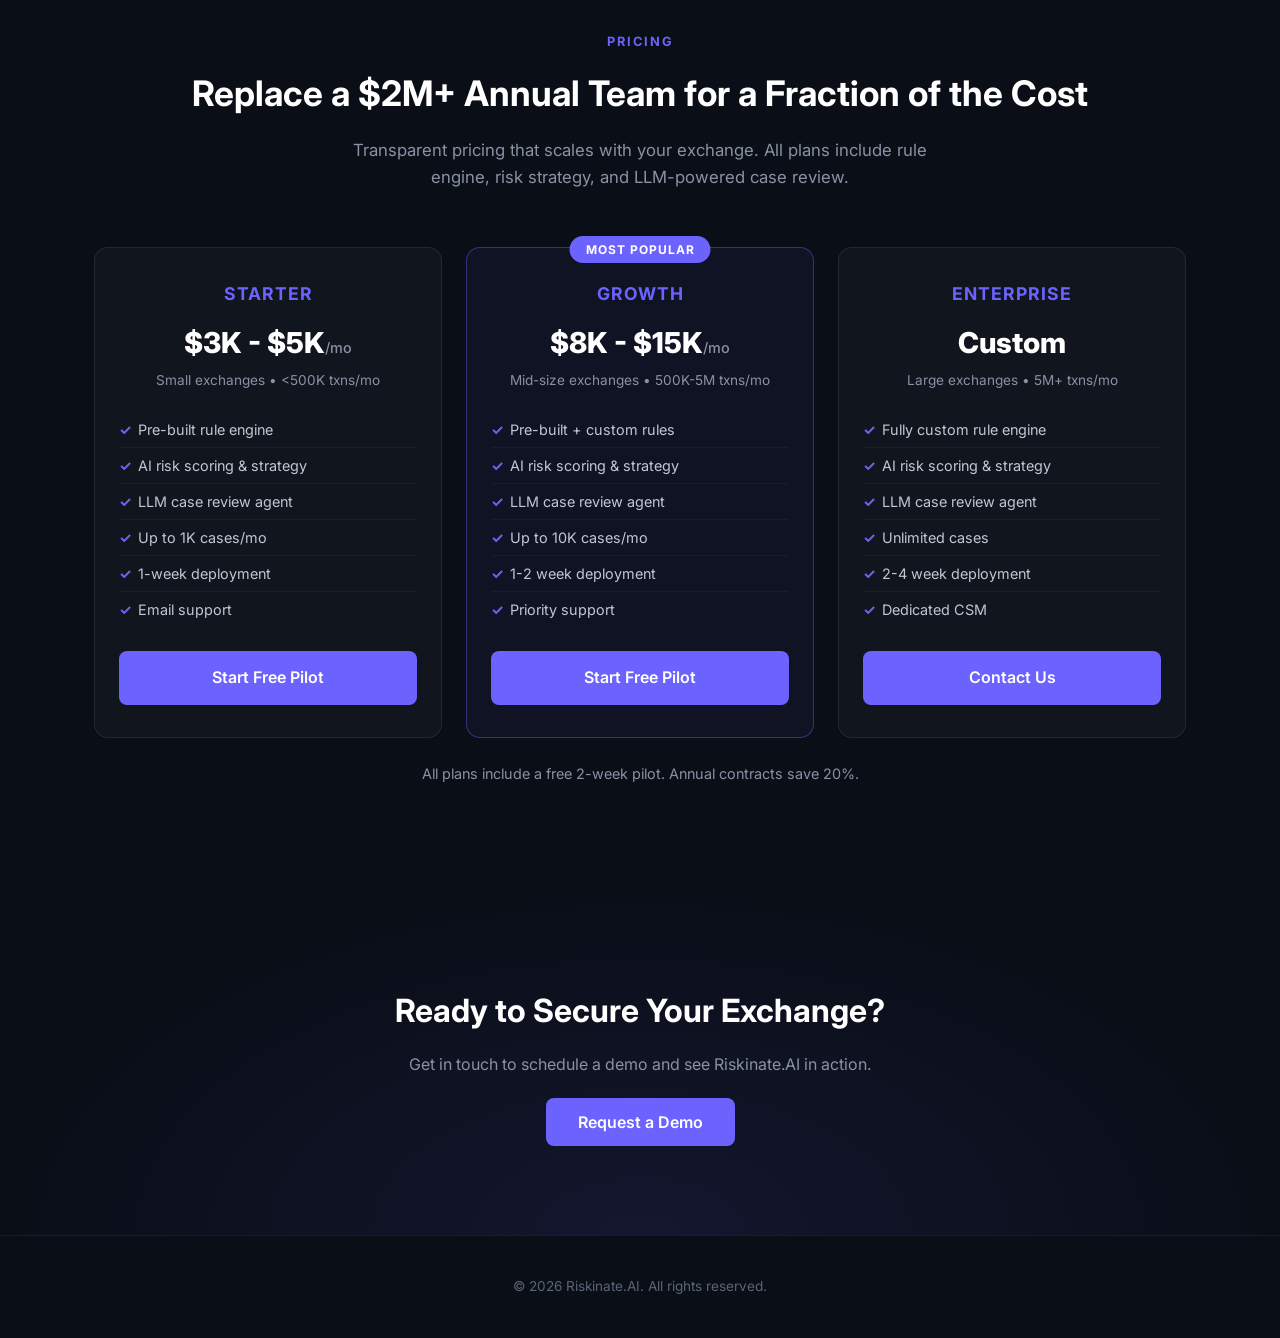
==== commit 6f4a6096: "Add pricing section to marketing website Three tiers: Starter ($3-5K/mo), Growth ($8-15K/mo), Enterp" ====
--- a/index.html
+++ b/index.html
@@ -20,6 +20,7 @@
       <li><a href="#features">Features</a></li>
       <li><a href="#product">Product</a></li>
       <li><a href="#how-it-works">How It Works</a></li>
+      <li><a href="#pricing">Pricing</a></li>
     </ul>
     <a href="mailto:support@riskinate.ai" class="nav-cta">Request Demo</a>
     <button class="nav-toggle" aria-label="Menu">&#9776;</button>
@@ -122,6 +123,65 @@
   </div>
 </section>
 
+<!-- Pricing -->
+<section id="pricing">
+  <div class="container">
+    <p class="section-label">Pricing</p>
+    <h2 class="section-title">Replace a $2M+ Annual Team for a Fraction of the Cost</h2>
+    <p class="section-subtitle">Transparent pricing that scales with your exchange. All plans include rule engine, risk strategy, and LLM-powered case review.</p>
+    <div class="pricing-grid">
+
+      <div class="pricing-card">
+        <div class="pricing-tier">Starter</div>
+        <div class="pricing-price">$3K - $5K<span>/mo</span></div>
+        <div class="pricing-target">Small exchanges &bull; &lt;500K txns/mo</div>
+        <ul class="pricing-features">
+          <li>Pre-built rule engine</li>
+          <li>AI risk scoring &amp; strategy</li>
+          <li>LLM case review agent</li>
+          <li>Up to 1K cases/mo</li>
+          <li>1-week deployment</li>
+          <li>Email support</li>
+        </ul>
+        <a href="mailto:support@riskinate.ai" class="btn-primary pricing-btn">Start Free Pilot</a>
+      </div>
+
+      <div class="pricing-card pricing-featured">
+        <div class="pricing-badge">Most Popular</div>
+        <div class="pricing-tier">Growth</div>
+        <div class="pricing-price">$8K - $15K<span>/mo</span></div>
+        <div class="pricing-target">Mid-size exchanges &bull; 500K-5M txns/mo</div>
+        <ul class="pricing-features">
+          <li>Pre-built + custom rules</li>
+          <li>AI risk scoring &amp; strategy</li>
+          <li>LLM case review agent</li>
+          <li>Up to 10K cases/mo</li>
+          <li>1-2 week deployment</li>
+          <li>Priority support</li>
+        </ul>
+        <a href="mailto:support@riskinate.ai" class="btn-primary pricing-btn">Start Free Pilot</a>
+      </div>
+
+      <div class="pricing-card">
+        <div class="pricing-tier">Enterprise</div>
+        <div class="pricing-price">Custom</div>
+        <div class="pricing-target">Large exchanges &bull; 5M+ txns/mo</div>
+        <ul class="pricing-features">
+          <li>Fully custom rule engine</li>
+          <li>AI risk scoring &amp; strategy</li>
+          <li>LLM case review agent</li>
+          <li>Unlimited cases</li>
+          <li>2-4 week deployment</li>
+          <li>Dedicated CSM</li>
+        </ul>
+        <a href="mailto:support@riskinate.ai" class="btn-primary pricing-btn">Contact Us</a>
+      </div>
+
+    </div>
+    <p class="pricing-note">All plans include a free 2-week pilot. Annual contracts save 20%.</p>
+  </div>
+</section>
+
 <!-- CTA -->
 <section class="cta-section">
   <div class="container">
--- a/css/style.css
+++ b/css/style.css
@@ -185,6 +185,59 @@
 .team-card .role { font-size: .9rem; color: #6c63ff; margin-bottom: 12px; }
 .team-card p { font-size: .9rem; color: #8892a4; }
 
+/* === Pricing === */
+.pricing-grid {
+  display: grid; grid-template-columns: repeat(3, 1fr);
+  gap: 24px; margin: 20px 0;
+}
+.pricing-card {
+  background: rgba(255,255,255,.03);
+  border: 1px solid rgba(255,255,255,.08);
+  border-radius: 14px; padding: 32px 24px;
+  text-align: center; position: relative;
+  transition: border-color .3s, transform .3s;
+}
+.pricing-card:hover {
+  border-color: rgba(108,99,255,.35);
+  transform: translateY(-4px);
+}
+.pricing-featured {
+  border-color: rgba(108,99,255,.4);
+  background: rgba(108,99,255,.06);
+}
+.pricing-badge {
+  position: absolute; top: -12px; left: 50%; transform: translateX(-50%);
+  background: #6c63ff; color: #fff; font-size: .75rem; font-weight: 700;
+  padding: 4px 16px; border-radius: 20px; text-transform: uppercase;
+  letter-spacing: 1px;
+}
+.pricing-tier {
+  font-size: 1.1rem; font-weight: 700; color: #6c63ff;
+  margin-bottom: 12px; text-transform: uppercase; letter-spacing: 1px;
+}
+.pricing-price {
+  font-size: 1.8rem; font-weight: 800; color: #fff; margin-bottom: 4px;
+}
+.pricing-price span { font-size: .9rem; font-weight: 500; color: #8892a4; }
+.pricing-target {
+  font-size: .85rem; color: #8892a4; margin-bottom: 20px;
+}
+.pricing-features {
+  list-style: none; padding: 0; margin: 0 0 24px; text-align: left;
+}
+.pricing-features li {
+  padding: 6px 0; font-size: .9rem; color: #c0c8d4;
+  border-bottom: 1px solid rgba(255,255,255,.04);
+}
+.pricing-features li::before {
+  content: "\2713 "; color: #6c63ff; font-weight: bold; margin-right: 6px;
+}
+.pricing-features li:last-child { border-bottom: none; }
+.pricing-btn { width: 100%; display: block; text-align: center; }
+.pricing-note {
+  text-align: center; font-size: .9rem; color: #8892a4; margin-top: 24px;
+}
+
 /* === CTA === */
 .cta-section {
   text-align: center;
@@ -204,6 +257,7 @@
 @media (max-width: 768px) {
   .hero h1 { font-size: 2.2rem; }
   .features-grid, .steps-grid { grid-template-columns: 1fr; }
+  .pricing-grid { grid-template-columns: 1fr; }
   .screenshot-grid { grid-template-columns: 1fr; }
   .team-grid { grid-template-columns: 1fr; }
   .nav-links { display: none; }
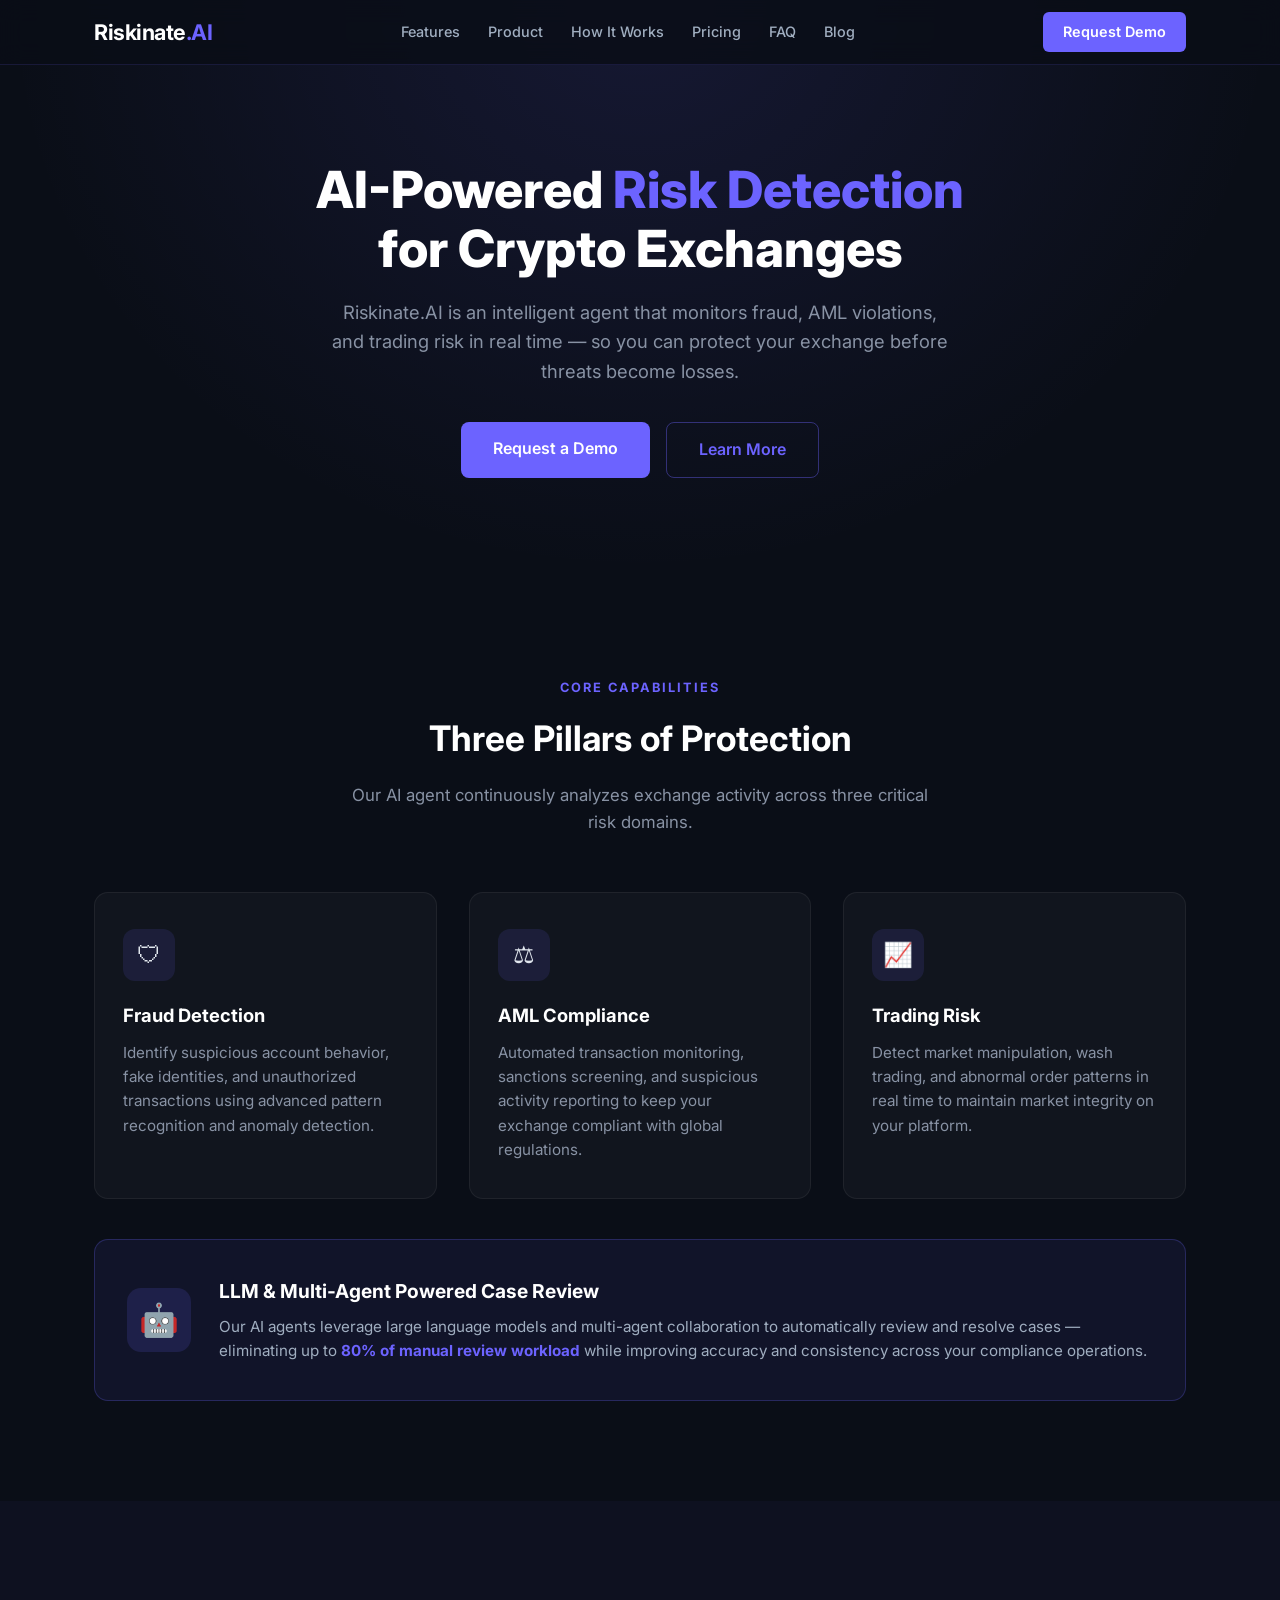
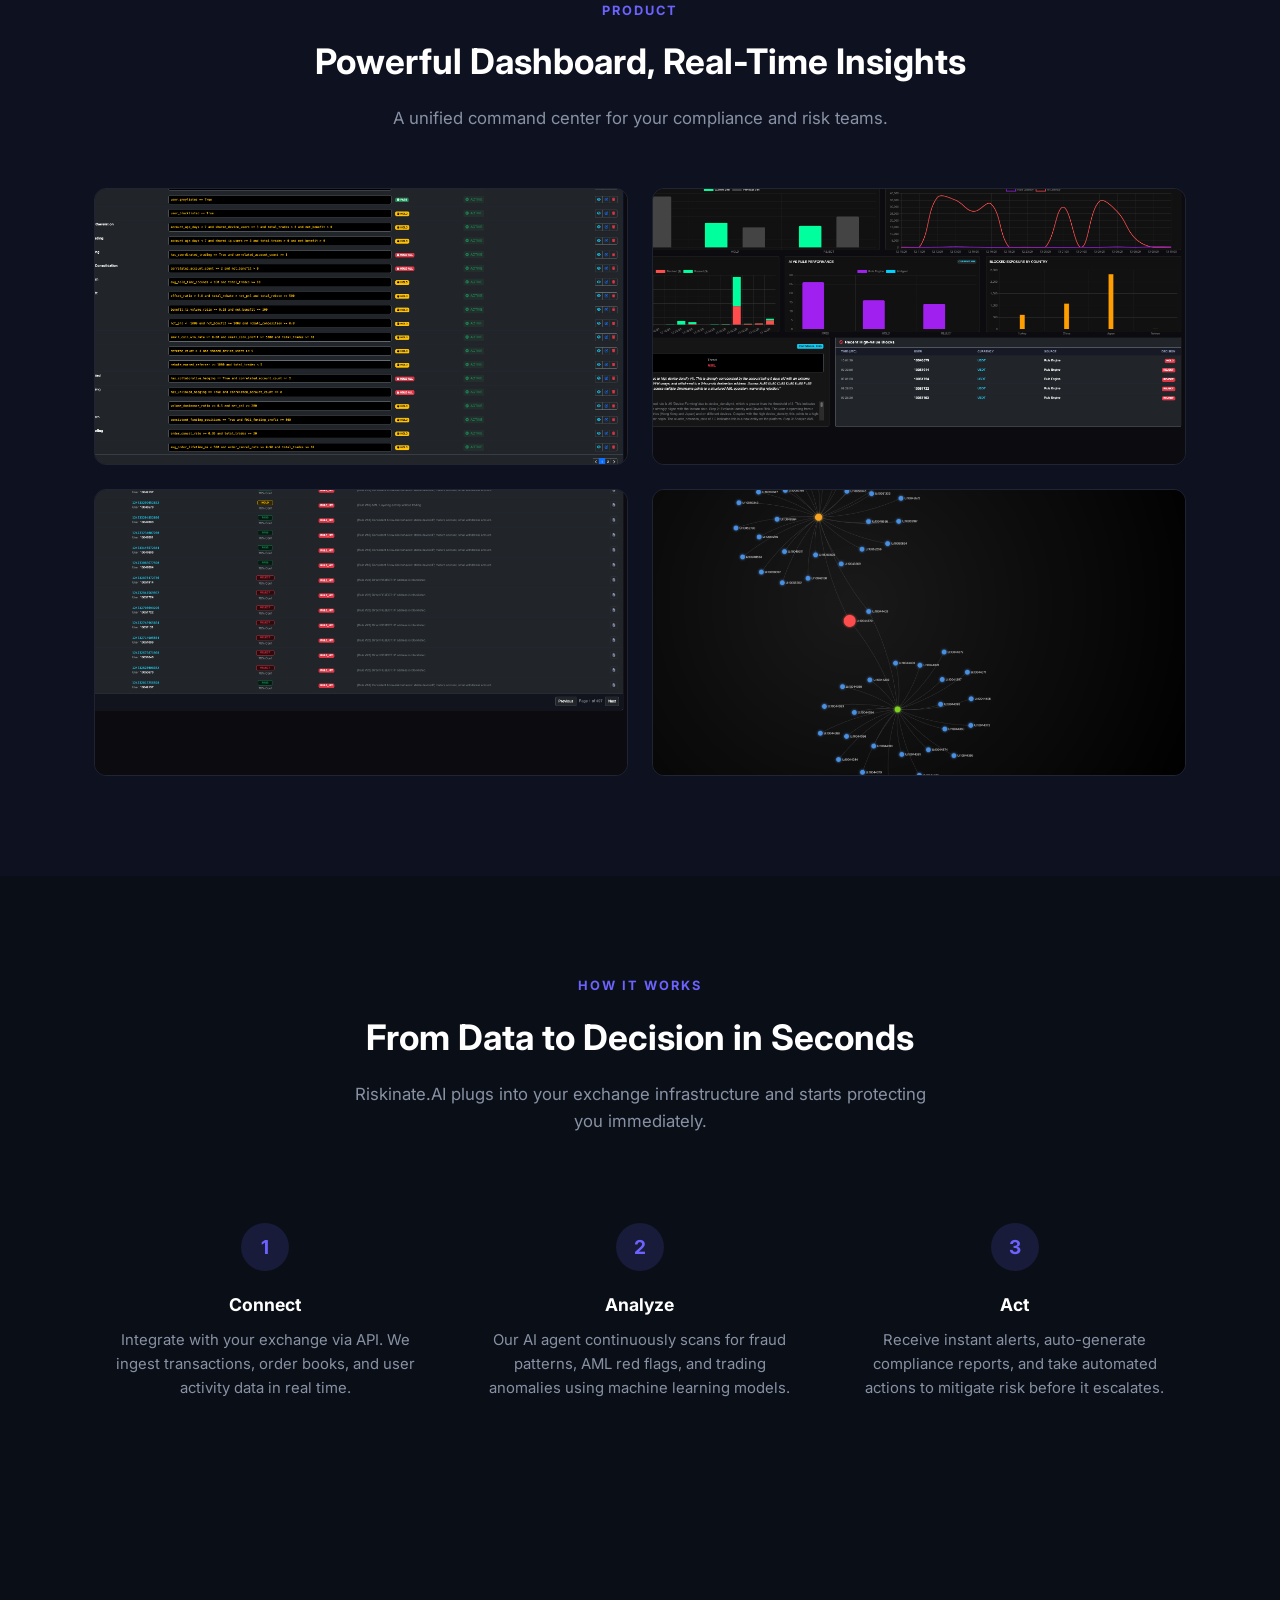
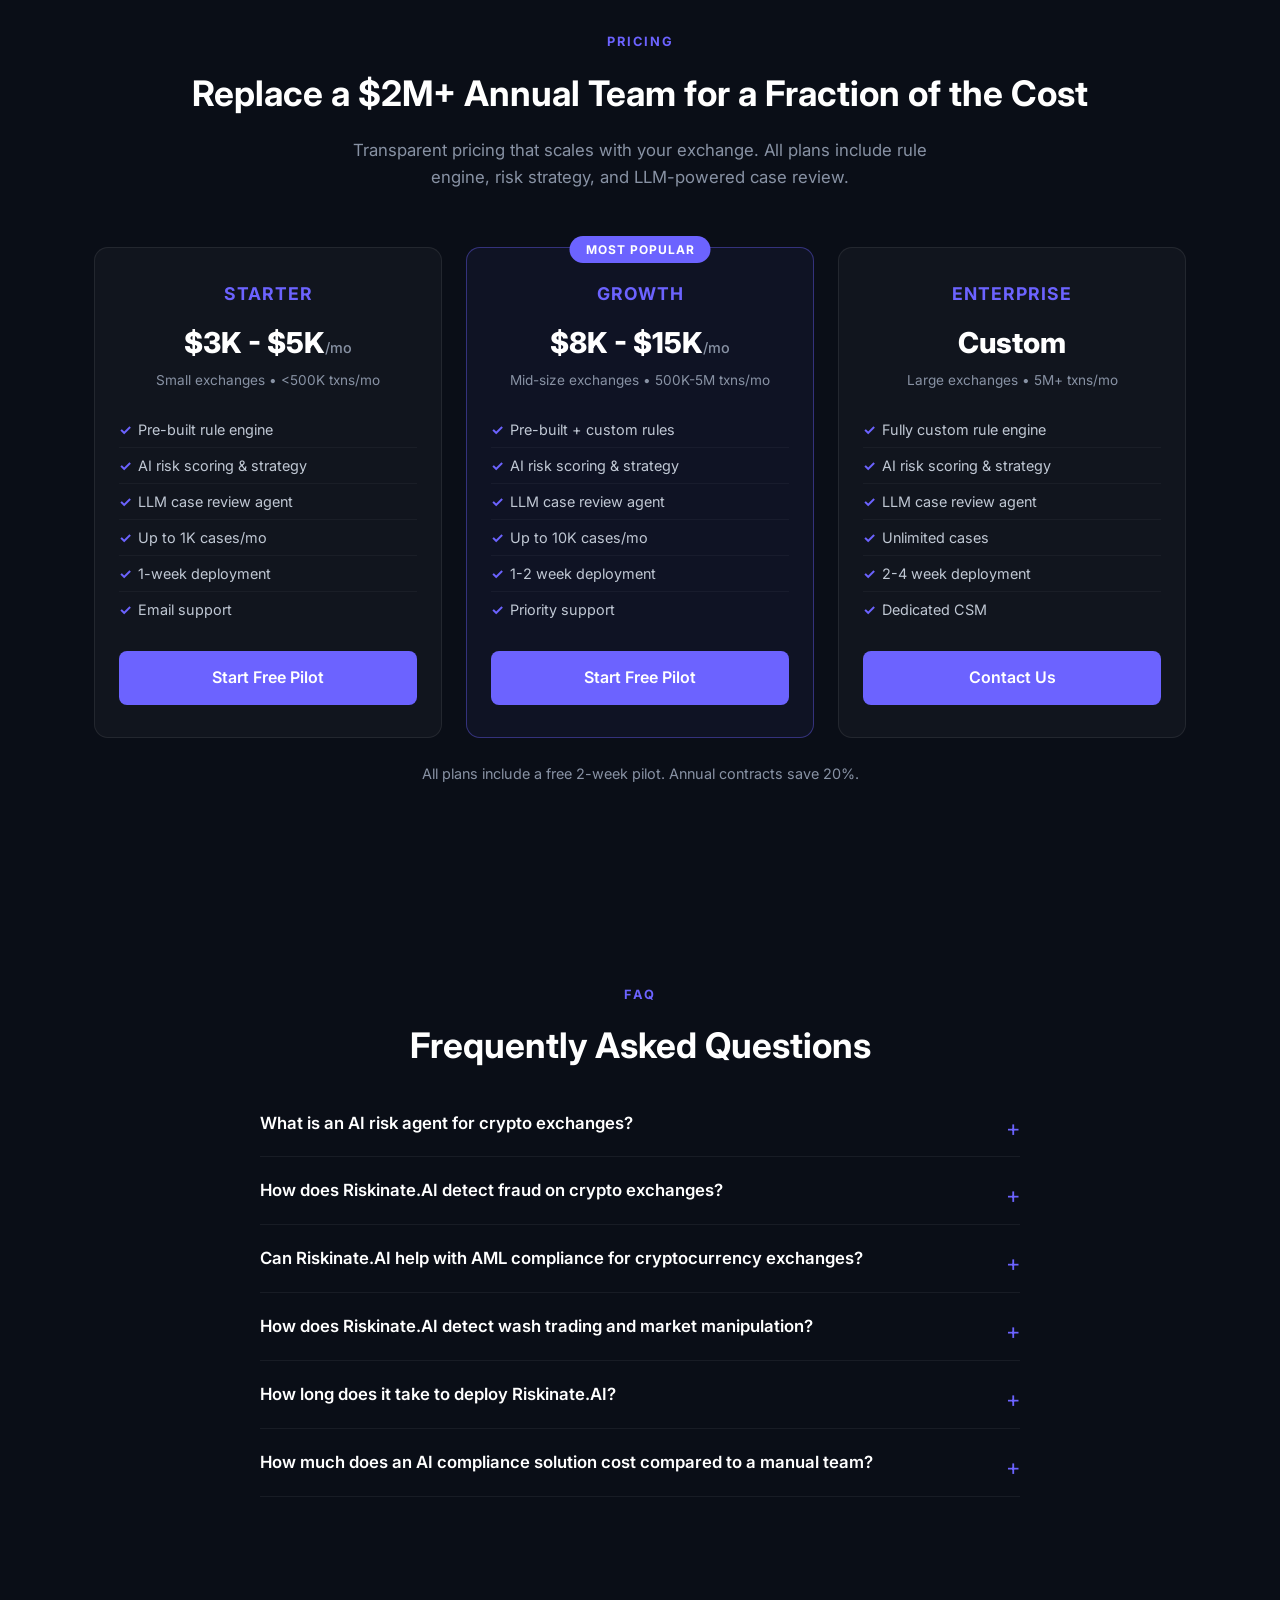
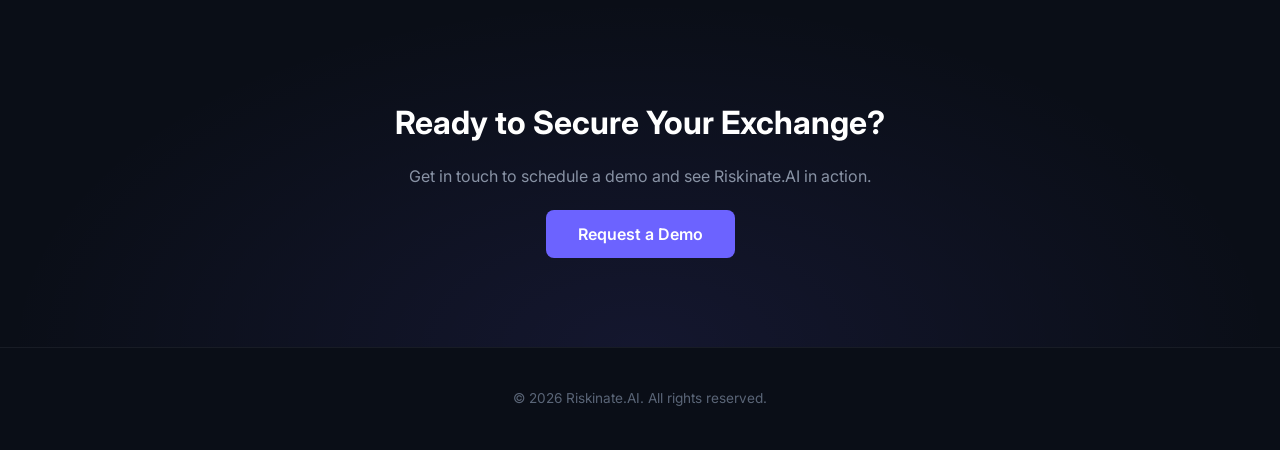
==== commit 0c095a7e: "Add SEO improvements: structured data, FAQ section, and blog - Optimize title/meta for long-tail key" ====
--- a/index.html
+++ b/index.html
@@ -3,12 +3,112 @@
 <head>
   <meta charset="UTF-8">
   <meta name="viewport" content="width=device-width, initial-scale=1.0">
-  <title>Riskinate.AI - AI-Powered Risk Detection for Crypto Exchanges</title>
-  <meta name="description" content="Riskinate.AI is an AI agent that detects fraud, AML violations, and trading risk for cryptocurrency exchanges in real time.">
+  <title>Riskinate.AI - AI Fraud Detection & AML Compliance Agent for Crypto Exchanges</title>
+  <meta name="description" content="Riskinate.AI is an AI risk agent that detects fraud, enforces AML compliance, and monitors trading risk for cryptocurrency exchanges in real time. Replace manual review teams with intelligent automation.">
+  <meta name="keywords" content="AI risk agent, crypto exchange fraud detection, AML compliance AI, trading risk monitoring, cryptocurrency compliance, wash trading detection, anti-money laundering crypto, exchange risk management">
+
+  <!-- Open Graph (Facebook, LinkedIn, Telegram) -->
+  <meta property="og:title" content="Riskinate.AI - AI Fraud Detection & AML Compliance for Crypto Exchanges">
+  <meta property="og:description" content="AI risk agent that detects fraud, enforces AML compliance, and monitors trading risk for crypto exchanges. Replace manual review teams with intelligent automation.">
+  <meta property="og:type" content="website">
+  <meta property="og:url" content="https://www.riskinate.ai/">
+  <meta property="og:image" content="https://www.riskinate.ai/images/og-image.png">
+
+  <!-- Twitter Card -->
+  <meta name="twitter:card" content="summary_large_image">
+  <meta name="twitter:title" content="Riskinate.AI - AI Fraud Detection & AML Compliance for Crypto Exchanges">
+  <meta name="twitter:description" content="AI risk agent that detects fraud, enforces AML compliance, and monitors trading risk for crypto exchanges. Replace manual review teams with intelligent automation.">
+  <meta name="twitter:image" content="https://www.riskinate.ai/images/og-image.png">
+
   <link rel="preconnect" href="https://fonts.googleapis.com">
   <link rel="preconnect" href="https://fonts.gstatic.com" crossorigin>
   <link href="https://fonts.googleapis.com/css2?family=Inter:wght@400;500;600;700;800&display=swap" rel="stylesheet">
   <link rel="stylesheet" href="css/style.css">
+
+  <!-- Structured Data: Organization -->
+  <script type="application/ld+json">
+  {
+    "@context": "https://schema.org",
+    "@type": "Organization",
+    "name": "Riskinate.AI",
+    "url": "https://www.riskinate.ai",
+    "logo": "https://www.riskinate.ai/images/og-image.png",
+    "description": "AI risk agent for crypto exchange fraud detection, AML compliance, and trading risk monitoring.",
+    "contactPoint": {
+      "@type": "ContactPoint",
+      "email": "support@riskinate.ai",
+      "contactType": "sales"
+    }
+  }
+  </script>
+
+  <!-- Structured Data: WebSite -->
+  <script type="application/ld+json">
+  {
+    "@context": "https://schema.org",
+    "@type": "WebSite",
+    "name": "Riskinate.AI",
+    "url": "https://www.riskinate.ai"
+  }
+  </script>
+
+  <!-- Structured Data: FAQPage -->
+  <script type="application/ld+json">
+  {
+    "@context": "https://schema.org",
+    "@type": "FAQPage",
+    "mainEntity": [
+      {
+        "@type": "Question",
+        "name": "What is an AI risk agent for crypto exchanges?",
+        "acceptedAnswer": {
+          "@type": "Answer",
+          "text": "An AI risk agent is an autonomous software system that continuously monitors cryptocurrency exchange activity to detect fraud, enforce AML compliance, and identify trading manipulation in real time — replacing large manual compliance teams with intelligent automation."
+        }
+      },
+      {
+        "@type": "Question",
+        "name": "How does Riskinate.AI detect fraud on crypto exchanges?",
+        "acceptedAnswer": {
+          "@type": "Answer",
+          "text": "Riskinate.AI uses advanced pattern recognition, anomaly detection, and LLM-powered case review to identify suspicious account behavior, fake identities, unauthorized transactions, and other fraudulent activity across your exchange in real time."
+        }
+      },
+      {
+        "@type": "Question",
+        "name": "Can Riskinate.AI help with AML compliance for cryptocurrency exchanges?",
+        "acceptedAnswer": {
+          "@type": "Answer",
+          "text": "Yes. Riskinate.AI provides automated transaction monitoring, sanctions screening, and suspicious activity reporting to keep your exchange compliant with global AML regulations including FATF guidelines, FinCEN requirements, and local jurisdiction rules."
+        }
+      },
+      {
+        "@type": "Question",
+        "name": "How does Riskinate.AI detect wash trading and market manipulation?",
+        "acceptedAnswer": {
+          "@type": "Answer",
+          "text": "Our AI agent analyzes order books, trade patterns, and user behavior to detect wash trading, spoofing, layering, and other forms of market manipulation in real time, helping exchanges maintain market integrity."
+        }
+      },
+      {
+        "@type": "Question",
+        "name": "How long does it take to deploy Riskinate.AI?",
+        "acceptedAnswer": {
+          "@type": "Answer",
+          "text": "Riskinate.AI can be deployed in as little as 1 week for smaller exchanges. The system integrates via API with your existing exchange infrastructure and starts protecting you immediately with pre-built rule engines and AI risk scoring."
+        }
+      },
+      {
+        "@type": "Question",
+        "name": "How much does an AI compliance solution cost compared to a manual team?",
+        "acceptedAnswer": {
+          "@type": "Answer",
+          "text": "A traditional compliance team costs $2M+ annually. Riskinate.AI starts at $3K-$5K per month, replacing up to 80% of manual review workload while improving accuracy and consistency. All plans include a free 2-week pilot."
+        }
+      }
+    ]
+  }
+  </script>
 </head>
 <body>
 
@@ -21,6 +121,8 @@
       <li><a href="#product">Product</a></li>
       <li><a href="#how-it-works">How It Works</a></li>
       <li><a href="#pricing">Pricing</a></li>
+      <li><a href="#faq">FAQ</a></li>
+      <li><a href="/blog/">Blog</a></li>
     </ul>
     <a href="mailto:support@riskinate.ai" class="nav-cta">Request Demo</a>
     <button class="nav-toggle" aria-label="Menu">&#9776;</button>
@@ -182,6 +284,47 @@
   </div>
 </section>
 
+<!-- FAQ -->
+<section id="faq">
+  <div class="container">
+    <p class="section-label">FAQ</p>
+    <h2 class="section-title">Frequently Asked Questions</h2>
+    <div class="faq-list">
+
+      <details class="faq-item">
+        <summary>What is an AI risk agent for crypto exchanges?</summary>
+        <p>An AI risk agent is an autonomous software system that continuously monitors cryptocurrency exchange activity to detect fraud, enforce AML compliance, and identify trading manipulation in real time — replacing large manual compliance teams with intelligent automation.</p>
+      </details>
+
+      <details class="faq-item">
+        <summary>How does Riskinate.AI detect fraud on crypto exchanges?</summary>
+        <p>Riskinate.AI uses advanced pattern recognition, anomaly detection, and LLM-powered case review to identify suspicious account behavior, fake identities, unauthorized transactions, and other fraudulent activity across your exchange in real time.</p>
+      </details>
+
+      <details class="faq-item">
+        <summary>Can Riskinate.AI help with AML compliance for cryptocurrency exchanges?</summary>
+        <p>Yes. Riskinate.AI provides automated transaction monitoring, sanctions screening, and suspicious activity reporting to keep your exchange compliant with global AML regulations including FATF guidelines, FinCEN requirements, and local jurisdiction rules.</p>
+      </details>
+
+      <details class="faq-item">
+        <summary>How does Riskinate.AI detect wash trading and market manipulation?</summary>
+        <p>Our AI agent analyzes order books, trade patterns, and user behavior to detect wash trading, spoofing, layering, and other forms of market manipulation in real time, helping exchanges maintain market integrity.</p>
+      </details>
+
+      <details class="faq-item">
+        <summary>How long does it take to deploy Riskinate.AI?</summary>
+        <p>Riskinate.AI can be deployed in as little as 1 week for smaller exchanges. The system integrates via API with your existing exchange infrastructure and starts protecting you immediately with pre-built rule engines and AI risk scoring.</p>
+      </details>
+
+      <details class="faq-item">
+        <summary>How much does an AI compliance solution cost compared to a manual team?</summary>
+        <p>A traditional compliance team costs $2M+ annually. Riskinate.AI starts at $3K-$5K per month, replacing up to 80% of manual review workload while improving accuracy and consistency. All plans include a free 2-week pilot.</p>
+      </details>
+
+    </div>
+  </div>
+</section>
+
 <!-- CTA -->
 <section class="cta-section">
   <div class="container">
--- a/css/style.css
+++ b/css/style.css
@@ -236,6 +236,29 @@
 .pricing-btn { width: 100%; display: block; text-align: center; }
 .pricing-note {
   text-align: center; font-size: .9rem; color: #8892a4; margin-top: 24px;
+}
+
+/* === FAQ === */
+.faq-list { max-width: 760px; margin: 0 auto; }
+.faq-item {
+  border-bottom: 1px solid rgba(255,255,255,.06);
+  padding: 20px 0;
+}
+.faq-item summary {
+  font-size: 1.05rem; font-weight: 600; color: #fff;
+  cursor: pointer; list-style: none; position: relative;
+  padding-right: 28px;
+}
+.faq-item summary::-webkit-details-marker { display: none; }
+.faq-item summary::after {
+  content: "+"; position: absolute; right: 0; top: 0;
+  font-size: 1.4rem; color: #6c63ff; font-weight: 400;
+  transition: transform .2s;
+}
+.faq-item[open] summary::after { content: "−"; }
+.faq-item p {
+  margin-top: 12px; font-size: .95rem; color: #8892a4;
+  line-height: 1.7;
 }
 
 /* === CTA === */
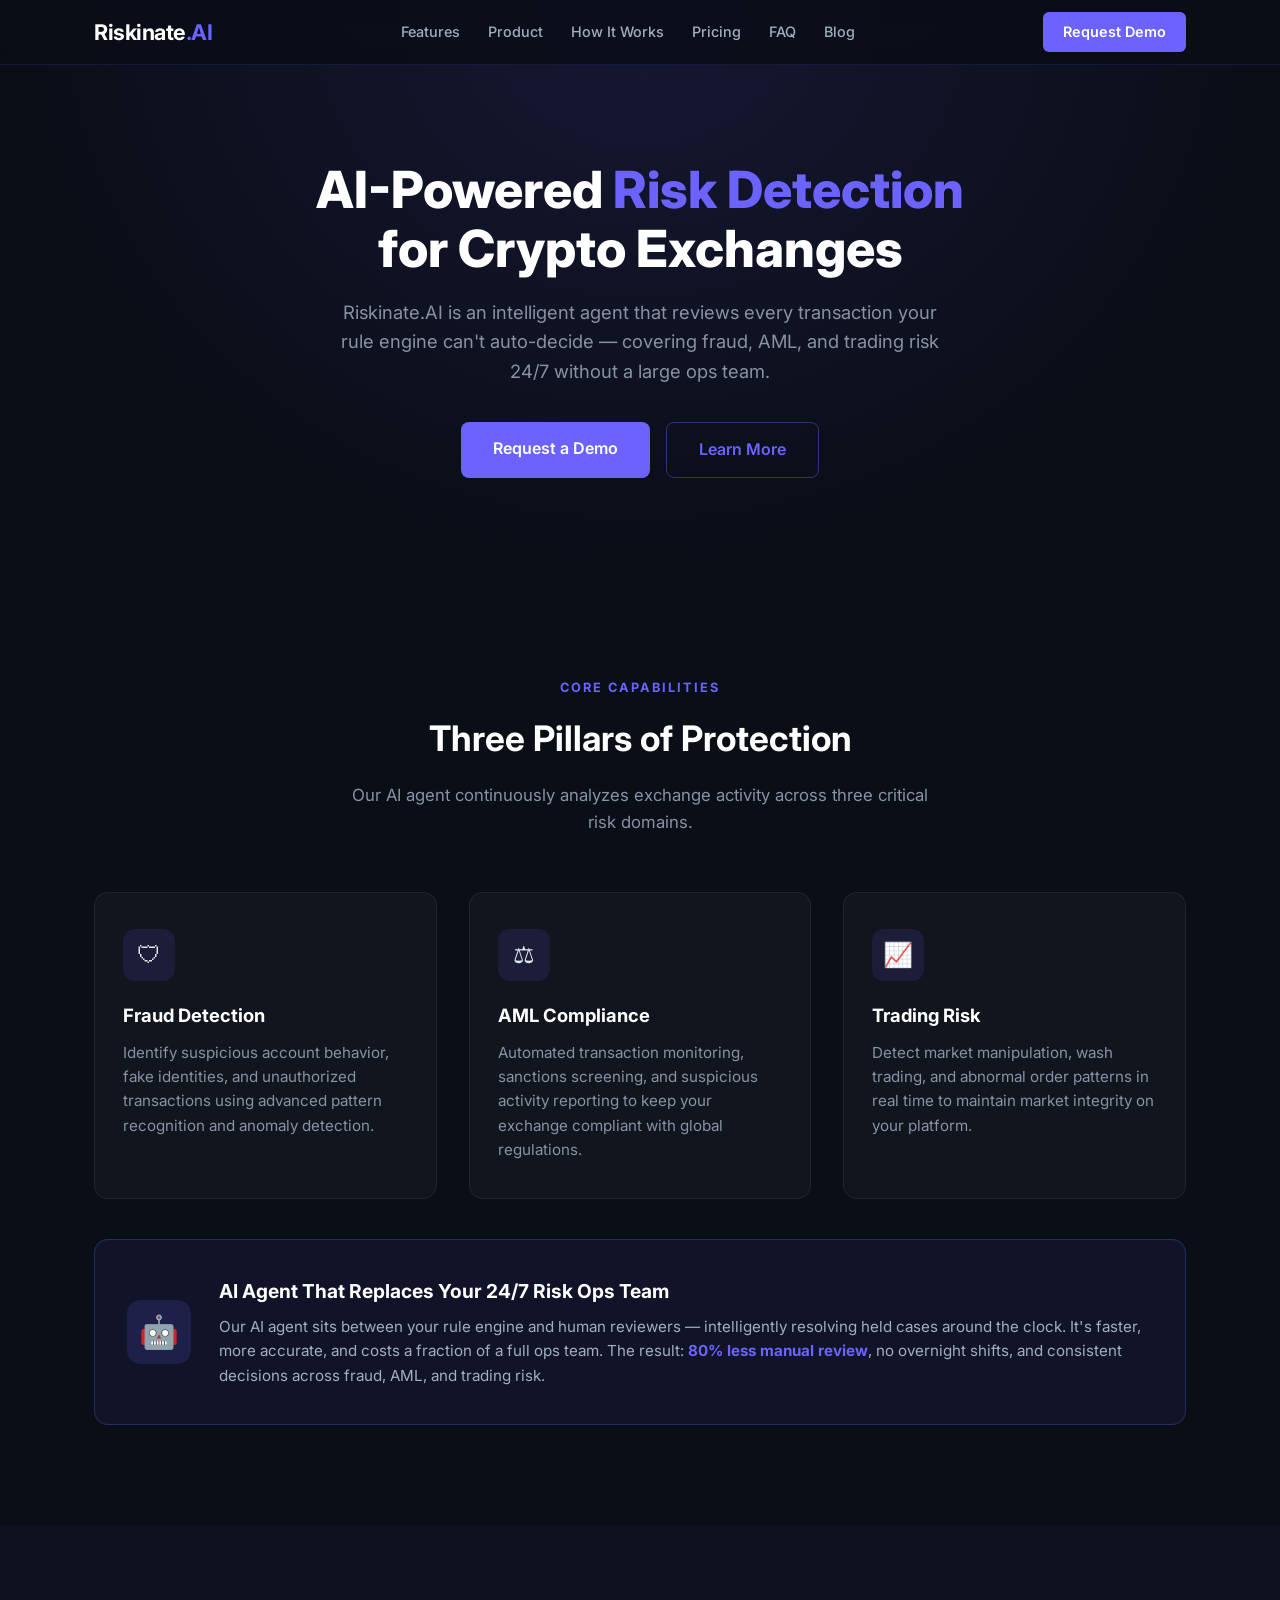
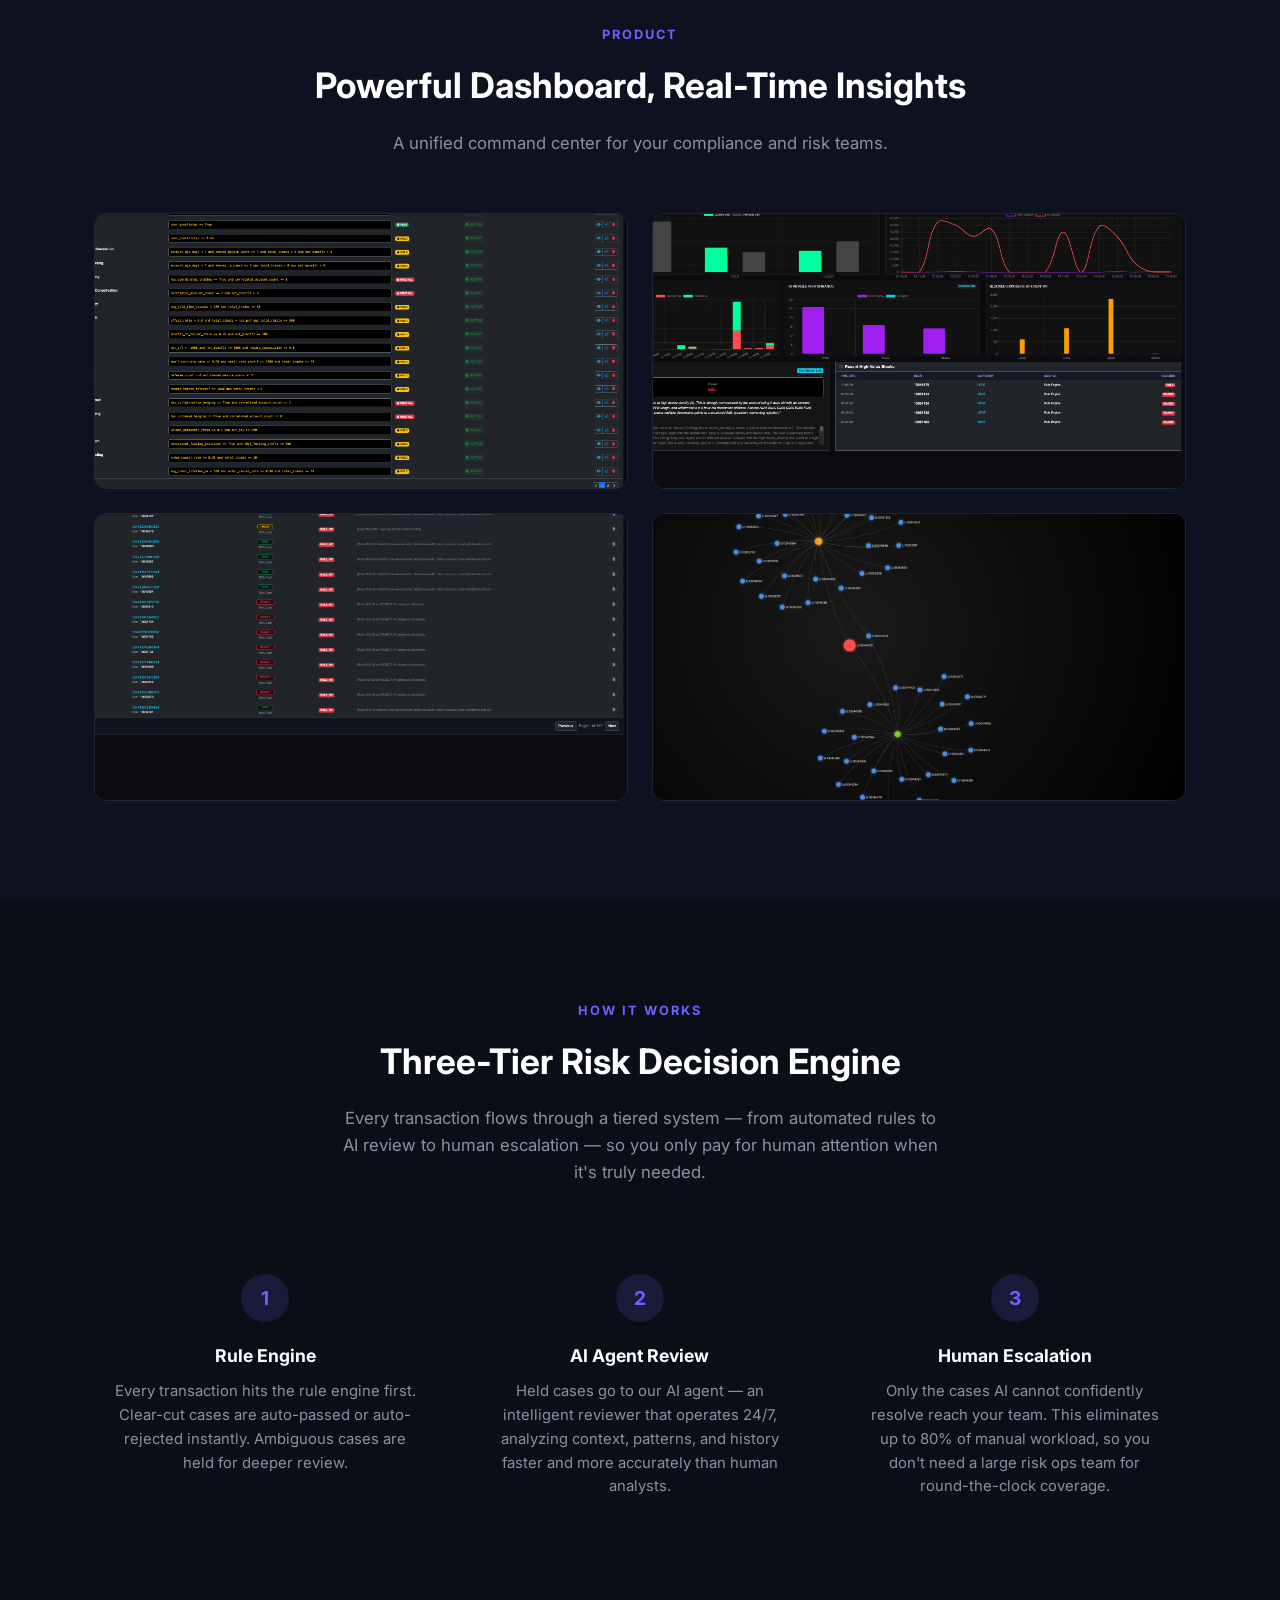
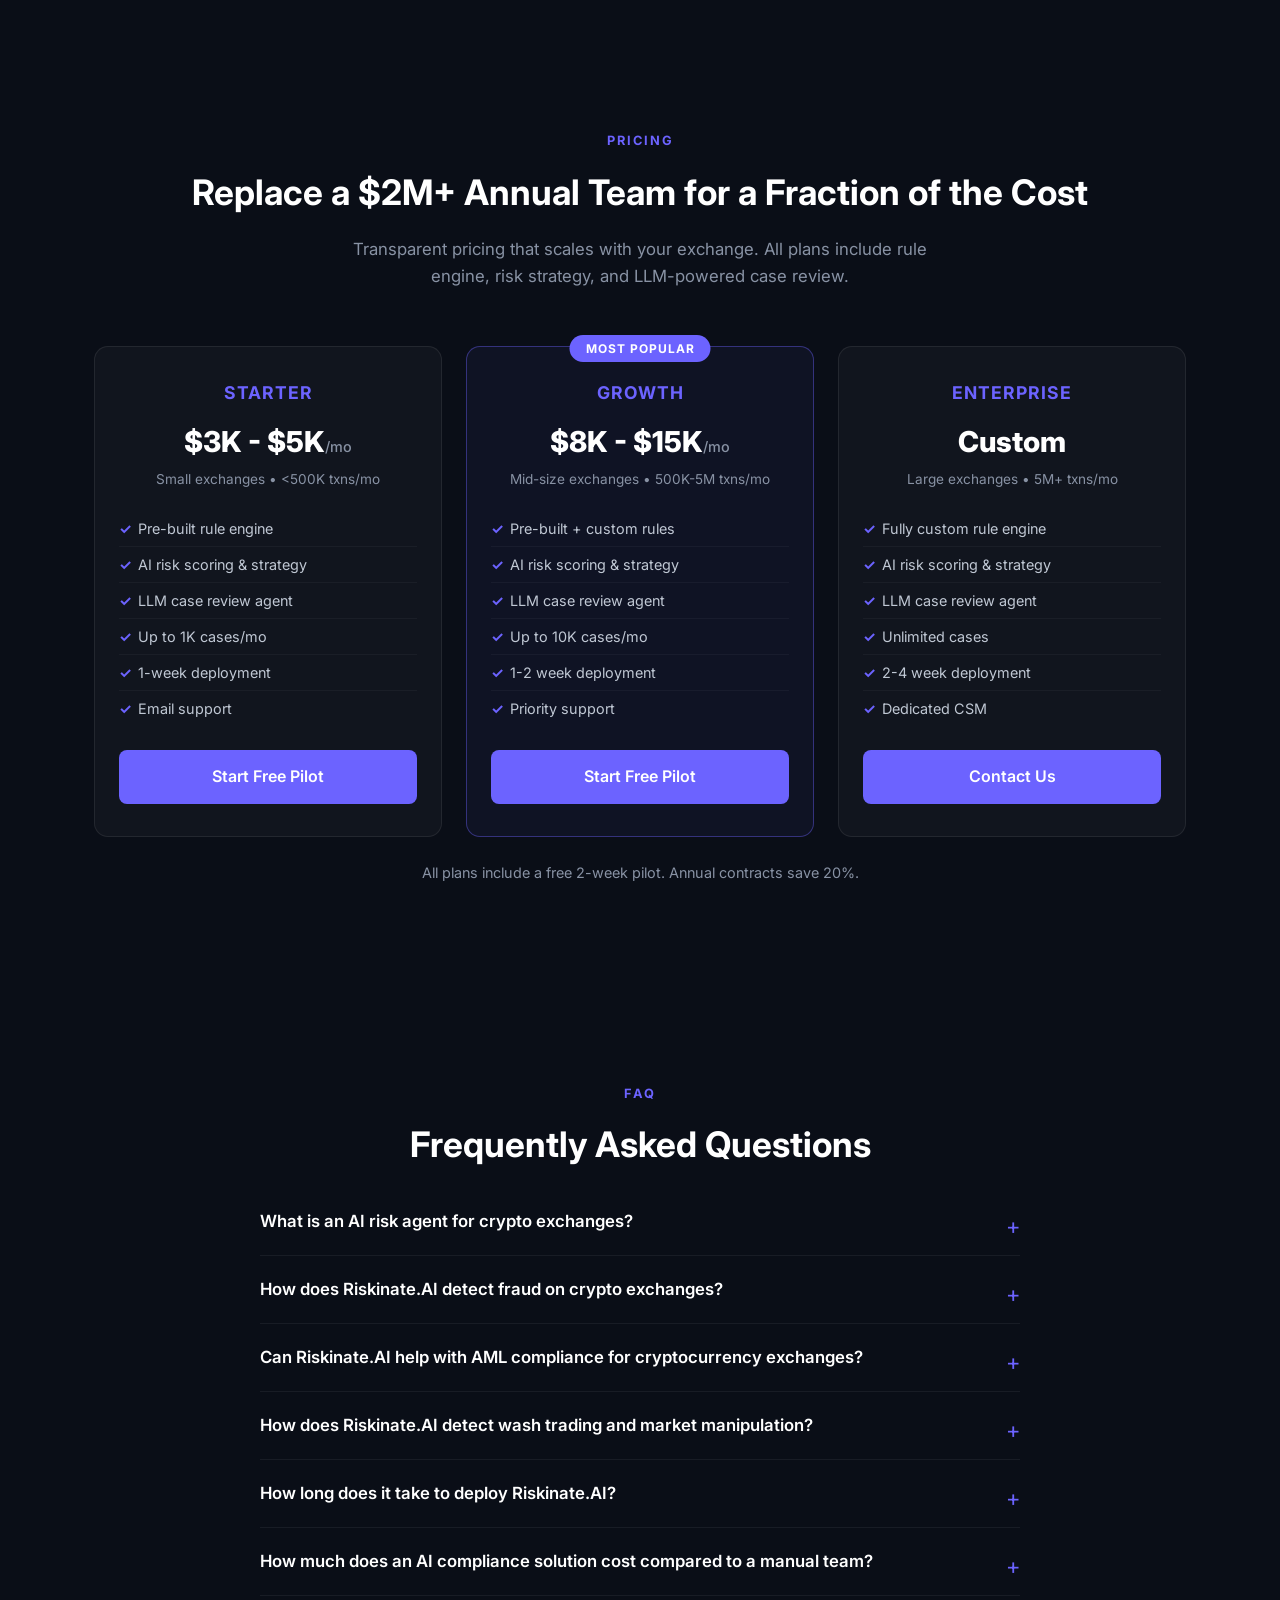
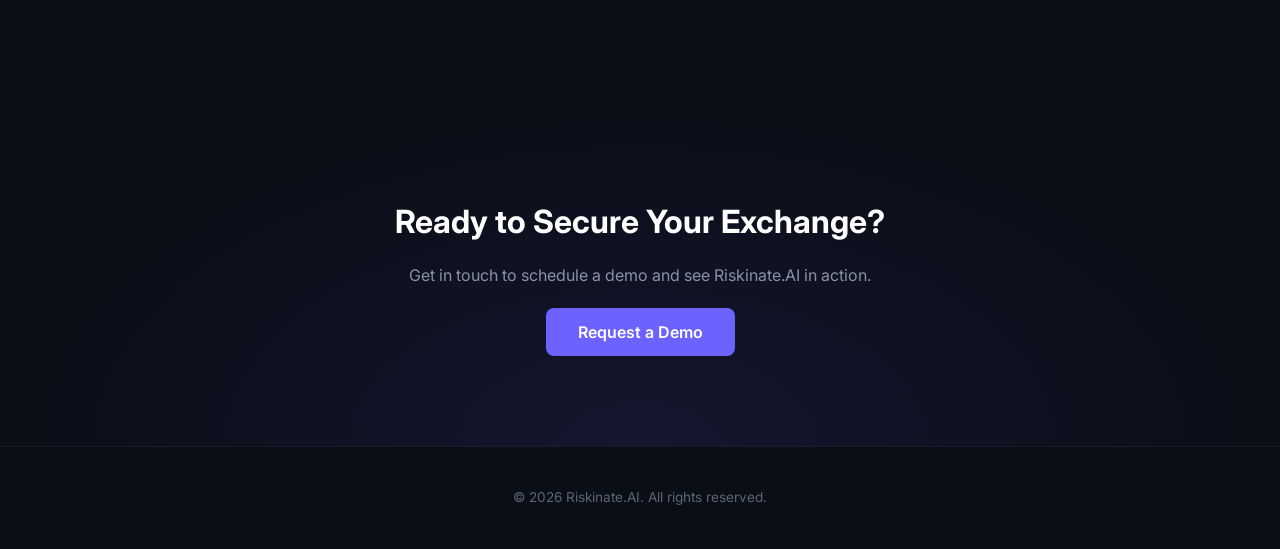
==== commit 177e7cb6: "Update messaging to reflect tiered risk decision architecture - Hero: lead with AI agent reviewing w" ====
--- a/index.html
+++ b/index.html
@@ -133,7 +133,7 @@
 <section class="hero">
   <div class="container">
     <h1>AI-Powered <span>Risk Detection</span><br>for Crypto Exchanges</h1>
-    <p>Riskinate.AI is an intelligent agent that monitors fraud, AML violations, and trading risk in real time &mdash; so you can protect your exchange before threats become losses.</p>
+    <p>Riskinate.AI is an intelligent agent that reviews every transaction your rule engine can't auto-decide &mdash; covering fraud, AML, and trading risk 24/7 without a large ops team.</p>
     <div class="hero-buttons">
       <a href="mailto:support@riskinate.ai" class="btn-primary">Request a Demo</a>
       <a href="#features" class="btn-secondary">Learn More</a>
@@ -173,8 +173,8 @@
     <div class="highlight-card">
       <div class="highlight-icon">&#129302;</div>
       <div class="highlight-content">
-        <h3>LLM &amp; Multi-Agent Powered Case Review</h3>
-        <p>Our AI agents leverage large language models and multi-agent collaboration to automatically review and resolve cases &mdash; eliminating up to <strong>80% of manual review workload</strong> while improving accuracy and consistency across your compliance operations.</p>
+        <h3>AI Agent That Replaces Your 24/7 Risk Ops Team</h3>
+        <p>Our AI agent sits between your rule engine and human reviewers — intelligently resolving held cases around the clock. It's faster, more accurate, and costs a fraction of a full ops team. The result: <strong>80% less manual review</strong>, no overnight shifts, and consistent decisions across fraud, AML, and trading risk.</p>
       </div>
     </div>
   </div>
@@ -199,26 +199,26 @@
 <section id="how-it-works">
   <div class="container">
     <p class="section-label">How It Works</p>
-    <h2 class="section-title">From Data to Decision in Seconds</h2>
-    <p class="section-subtitle">Riskinate.AI plugs into your exchange infrastructure and starts protecting you immediately.</p>
+    <h2 class="section-title">Three-Tier Risk Decision Engine</h2>
+    <p class="section-subtitle">Every transaction flows through a tiered system — from automated rules to AI review to human escalation — so you only pay for human attention when it's truly needed.</p>
     <div class="steps-grid">
 
       <div class="step-card">
         <div class="step-number">1</div>
-        <h3>Connect</h3>
-        <p>Integrate with your exchange via API. We ingest transactions, order books, and user activity data in real time.</p>
+        <h3>Rule Engine</h3>
+        <p>Every transaction hits the rule engine first. Clear-cut cases are auto-passed or auto-rejected instantly. Ambiguous cases are held for deeper review.</p>
       </div>
 
       <div class="step-card">
         <div class="step-number">2</div>
-        <h3>Analyze</h3>
-        <p>Our AI agent continuously scans for fraud patterns, AML red flags, and trading anomalies using machine learning models.</p>
+        <h3>AI Agent Review</h3>
+        <p>Held cases go to our AI agent — an intelligent reviewer that operates 24/7, analyzing context, patterns, and history faster and more accurately than human analysts.</p>
       </div>
 
       <div class="step-card">
         <div class="step-number">3</div>
-        <h3>Act</h3>
-        <p>Receive instant alerts, auto-generate compliance reports, and take automated actions to mitigate risk before it escalates.</p>
+        <h3>Human Escalation</h3>
+        <p>Only the cases AI cannot confidently resolve reach your team. This eliminates up to 80% of manual workload, so you don't need a large risk ops team for round-the-clock coverage.</p>
       </div>
 
     </div>
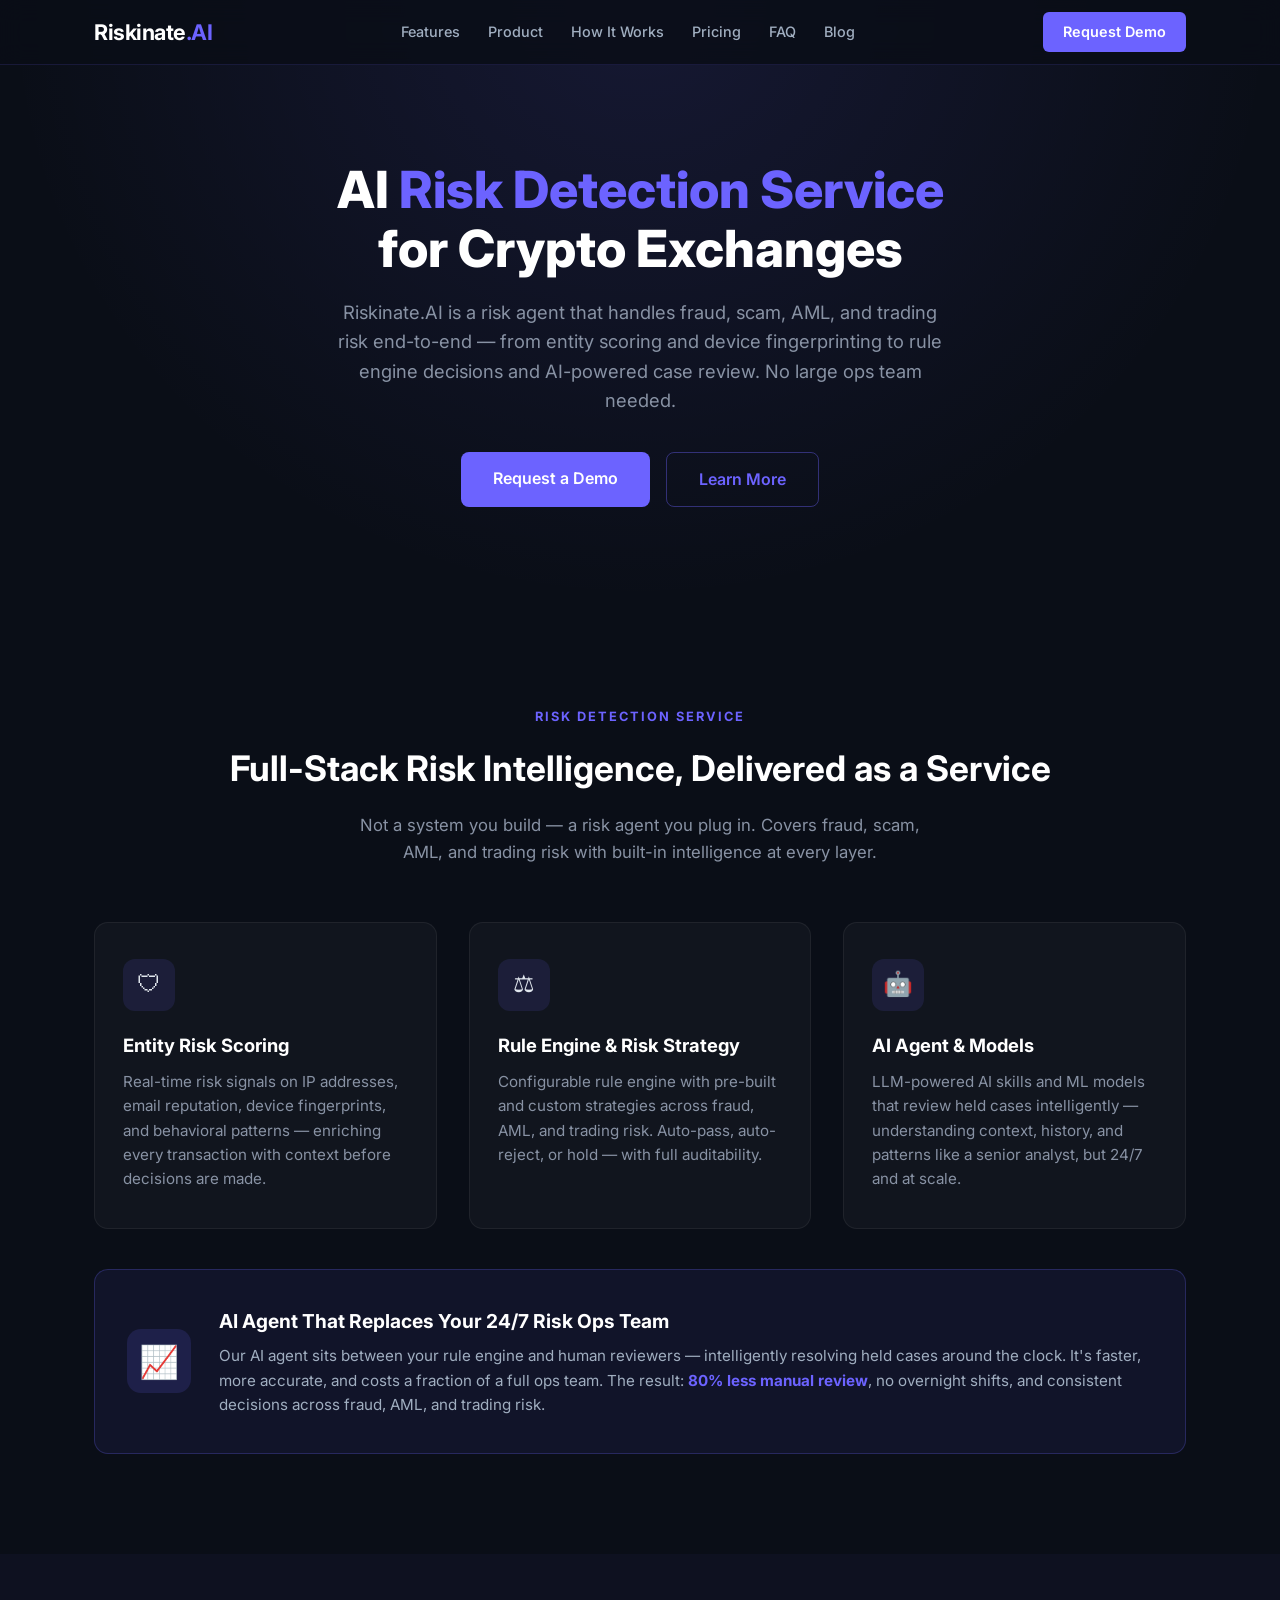
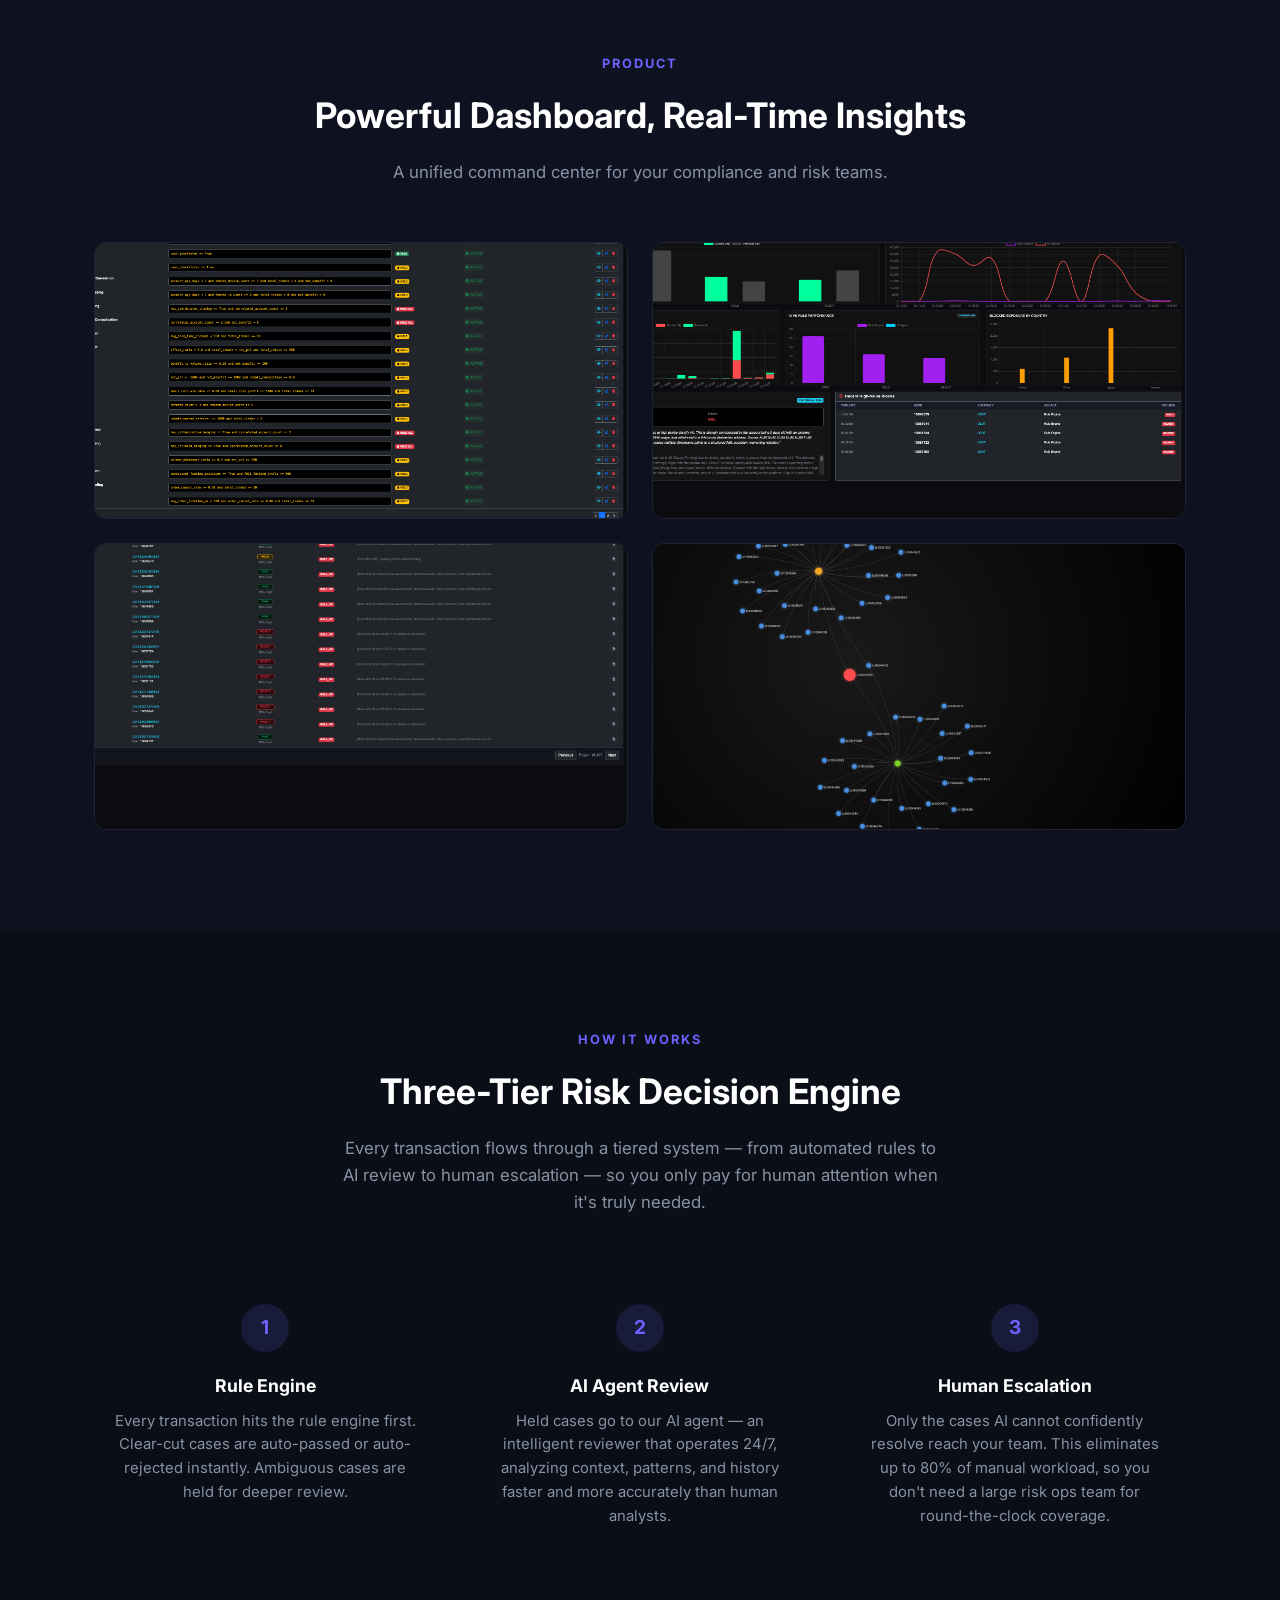
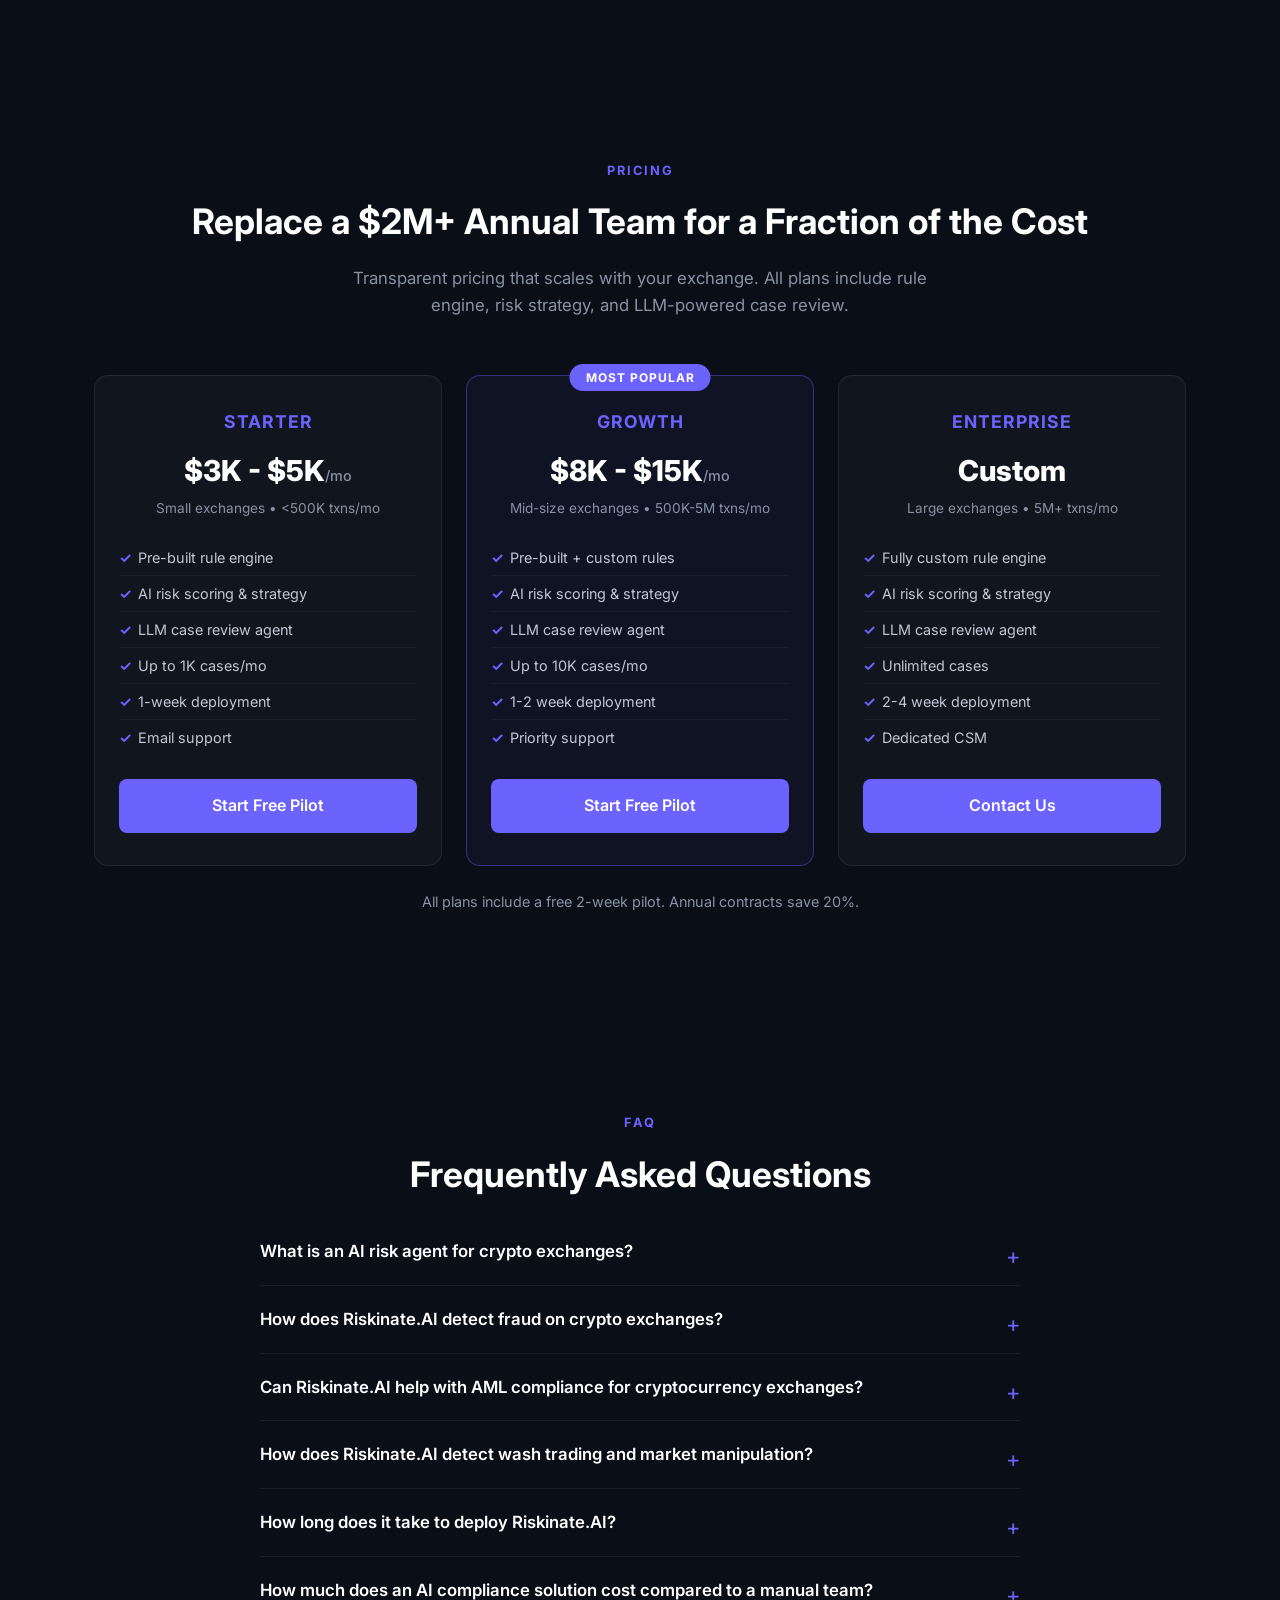
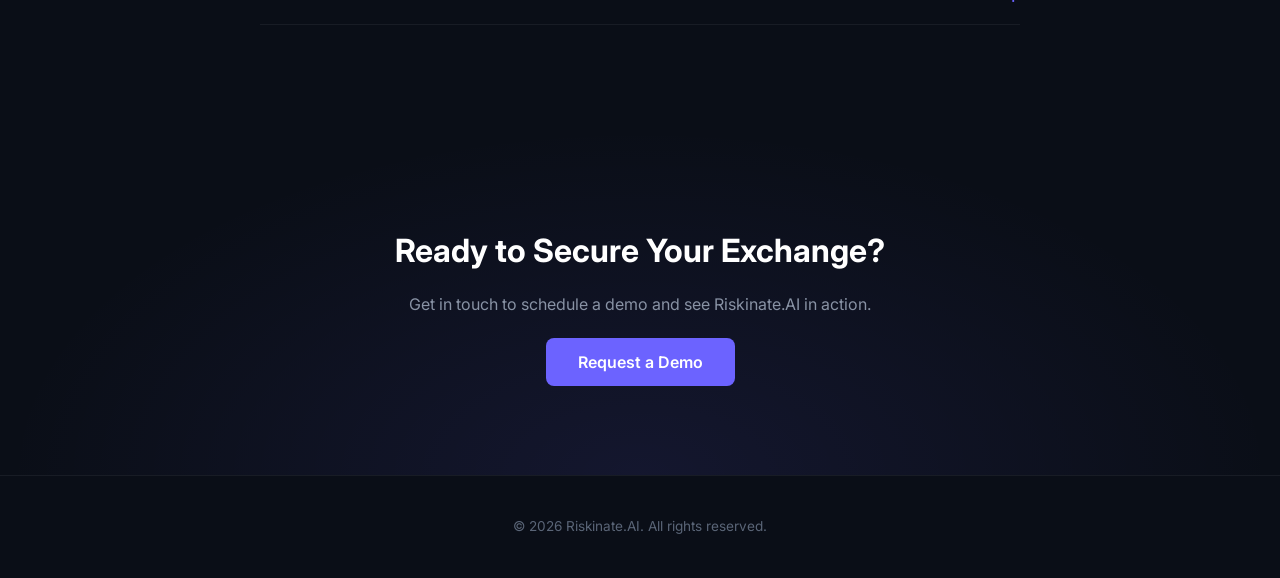
==== commit 17bc125c: "Reposition as risk detection service with full capability stack - Hero: position as risk agent/servi" ====
--- a/index.html
+++ b/index.html
@@ -3,9 +3,9 @@
 <head>
   <meta charset="UTF-8">
   <meta name="viewport" content="width=device-width, initial-scale=1.0">
-  <title>Riskinate.AI - AI Fraud Detection & AML Compliance Agent for Crypto Exchanges</title>
-  <meta name="description" content="Riskinate.AI is an AI risk agent that detects fraud, enforces AML compliance, and monitors trading risk for cryptocurrency exchanges in real time. Replace manual review teams with intelligent automation.">
-  <meta name="keywords" content="AI risk agent, crypto exchange fraud detection, AML compliance AI, trading risk monitoring, cryptocurrency compliance, wash trading detection, anti-money laundering crypto, exchange risk management">
+  <title>Riskinate.AI - AI Risk Detection Service for Crypto Exchanges | Fraud, AML, Trading Risk</title>
+  <meta name="description" content="Riskinate.AI is an AI risk detection service for crypto exchanges. Entity risk scoring, device fingerprinting, rule engine, and AI agent review — replacing large risk ops teams with intelligent automation.">
+  <meta name="keywords" content="AI risk agent, crypto exchange fraud detection, AML compliance AI, trading risk monitoring, cryptocurrency compliance, wash trading detection, anti-money laundering crypto, exchange risk management, device fingerprinting, entity risk scoring">
 
   <!-- Open Graph (Facebook, LinkedIn, Telegram) -->
   <meta property="og:title" content="Riskinate.AI - AI Fraud Detection & AML Compliance for Crypto Exchanges">
@@ -132,8 +132,8 @@
 <!-- Hero -->
 <section class="hero">
   <div class="container">
-    <h1>AI-Powered <span>Risk Detection</span><br>for Crypto Exchanges</h1>
-    <p>Riskinate.AI is an intelligent agent that reviews every transaction your rule engine can't auto-decide &mdash; covering fraud, AML, and trading risk 24/7 without a large ops team.</p>
+    <h1>AI <span>Risk Detection Service</span><br>for Crypto Exchanges</h1>
+    <p>Riskinate.AI is a risk agent that handles fraud, scam, AML, and trading risk end-to-end &mdash; from entity scoring and device fingerprinting to rule engine decisions and AI-powered case review. No large ops team needed.</p>
     <div class="hero-buttons">
       <a href="mailto:support@riskinate.ai" class="btn-primary">Request a Demo</a>
       <a href="#features" class="btn-secondary">Learn More</a>
@@ -144,34 +144,34 @@
 <!-- Features -->
 <section id="features">
   <div class="container">
-    <p class="section-label">Core Capabilities</p>
-    <h2 class="section-title">Three Pillars of Protection</h2>
-    <p class="section-subtitle">Our AI agent continuously analyzes exchange activity across three critical risk domains.</p>
+    <p class="section-label">Risk Detection Service</p>
+    <h2 class="section-title">Full-Stack Risk Intelligence, Delivered as a Service</h2>
+    <p class="section-subtitle">Not a system you build — a risk agent you plug in. Covers fraud, scam, AML, and trading risk with built-in intelligence at every layer.</p>
     <div class="features-grid">
 
       <div class="feature-card">
         <div class="feature-icon">&#128737;</div>
-        <h3>Fraud Detection</h3>
-        <p>Identify suspicious account behavior, fake identities, and unauthorized transactions using advanced pattern recognition and anomaly detection.</p>
+        <h3>Entity Risk Scoring</h3>
+        <p>Real-time risk signals on IP addresses, email reputation, device fingerprints, and behavioral patterns — enriching every transaction with context before decisions are made.</p>
       </div>
 
       <div class="feature-card">
         <div class="feature-icon">&#9878;</div>
-        <h3>AML Compliance</h3>
-        <p>Automated transaction monitoring, sanctions screening, and suspicious activity reporting to keep your exchange compliant with global regulations.</p>
+        <h3>Rule Engine &amp; Risk Strategy</h3>
+        <p>Configurable rule engine with pre-built and custom strategies across fraud, AML, and trading risk. Auto-pass, auto-reject, or hold — with full auditability.</p>
       </div>
 
       <div class="feature-card">
-        <div class="feature-icon">&#128200;</div>
-        <h3>Trading Risk</h3>
-        <p>Detect market manipulation, wash trading, and abnormal order patterns in real time to maintain market integrity on your platform.</p>
+        <div class="feature-icon">&#129302;</div>
+        <h3>AI Agent &amp; Models</h3>
+        <p>LLM-powered AI skills and ML models that review held cases intelligently — understanding context, history, and patterns like a senior analyst, but 24/7 and at scale.</p>
       </div>
 
     </div>
 
     <!-- Highlight -->
     <div class="highlight-card">
-      <div class="highlight-icon">&#129302;</div>
+      <div class="highlight-icon">&#128200;</div>
       <div class="highlight-content">
         <h3>AI Agent That Replaces Your 24/7 Risk Ops Team</h3>
         <p>Our AI agent sits between your rule engine and human reviewers — intelligently resolving held cases around the clock. It's faster, more accurate, and costs a fraction of a full ops team. The result: <strong>80% less manual review</strong>, no overnight shifts, and consistent decisions across fraud, AML, and trading risk.</p>
